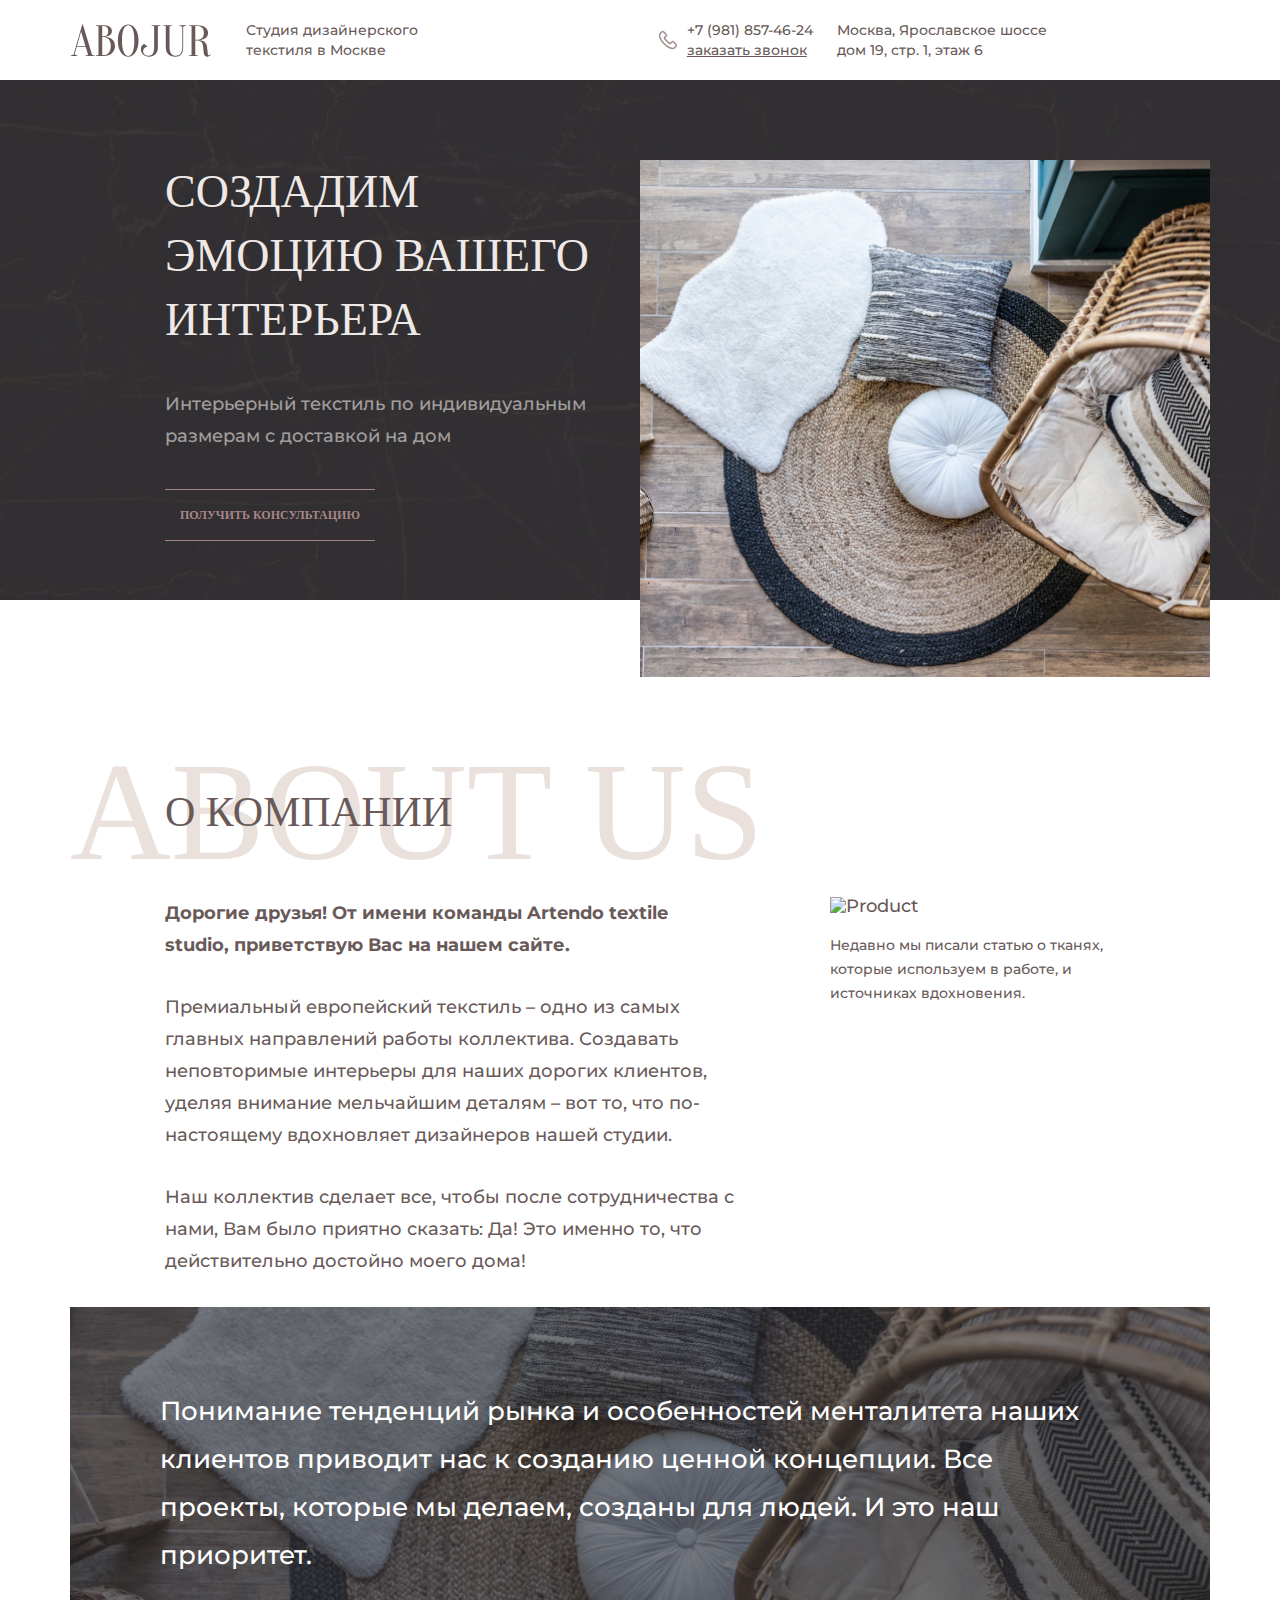
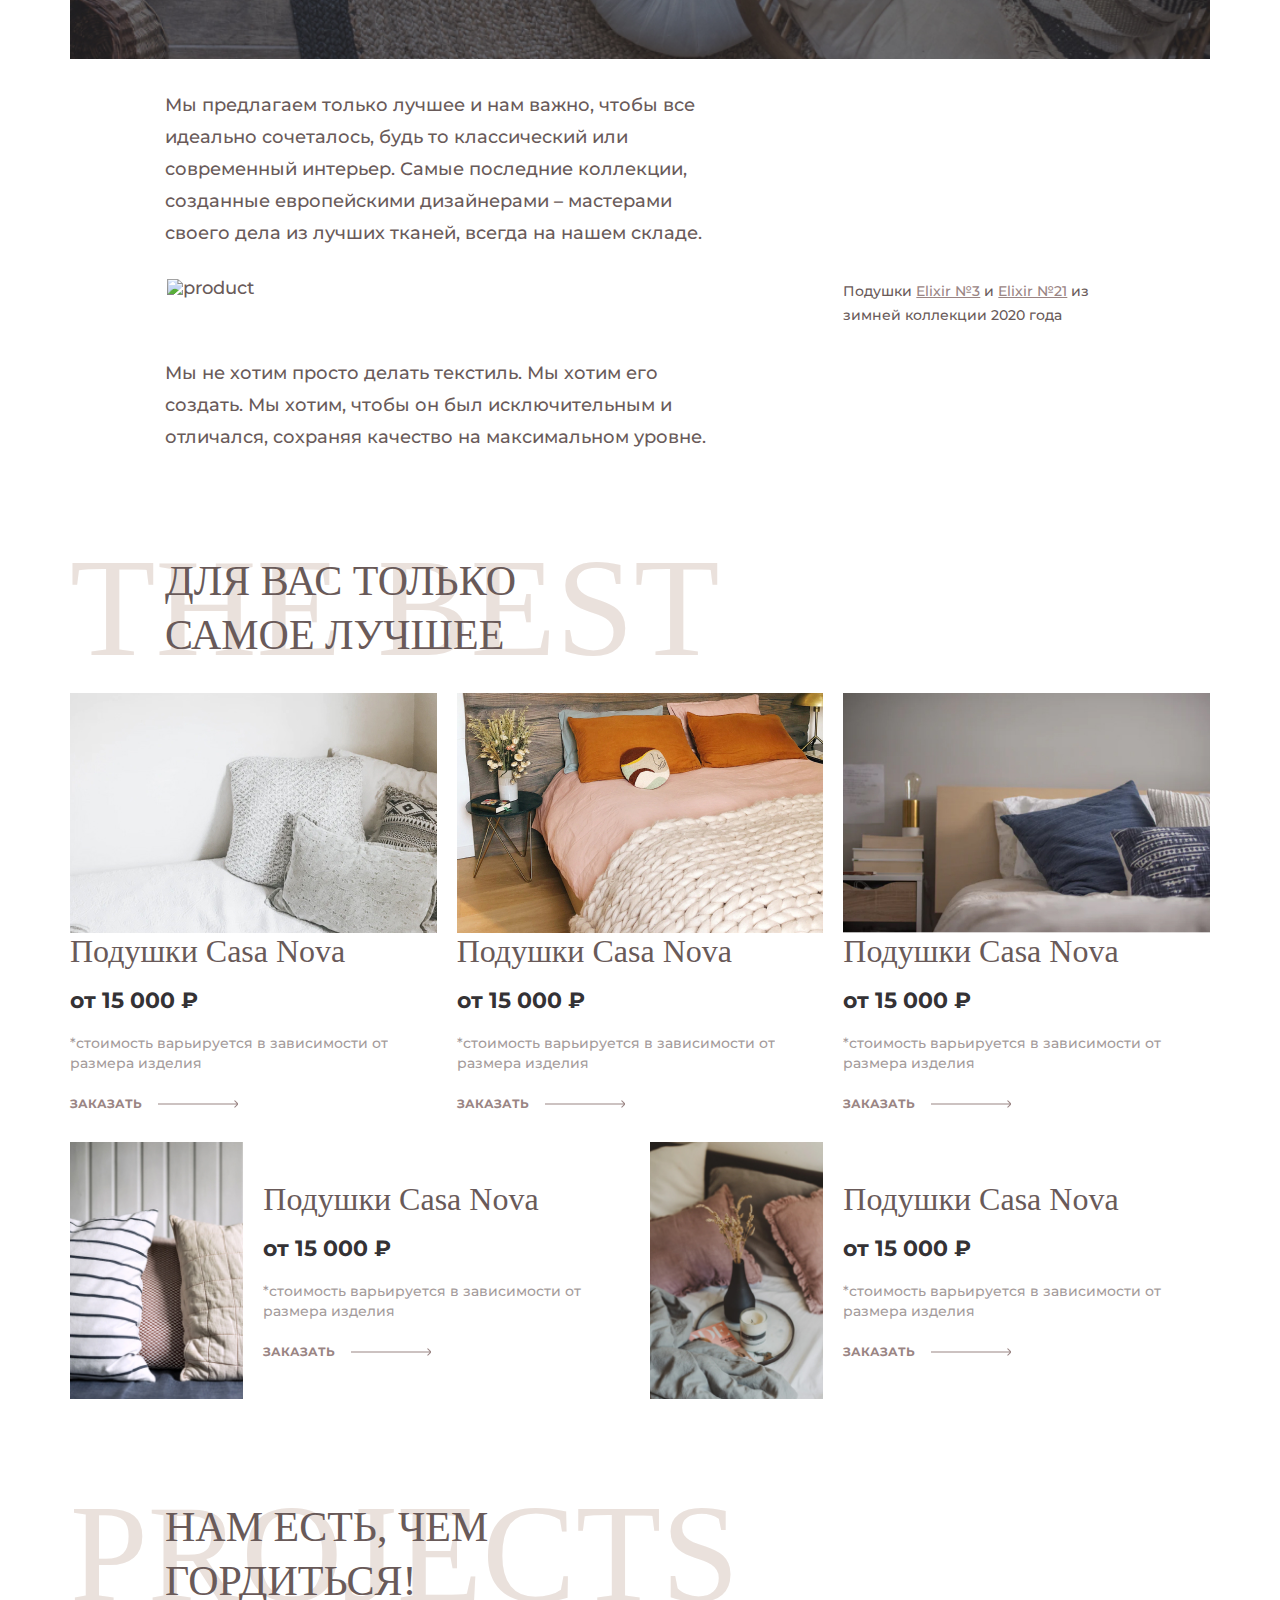
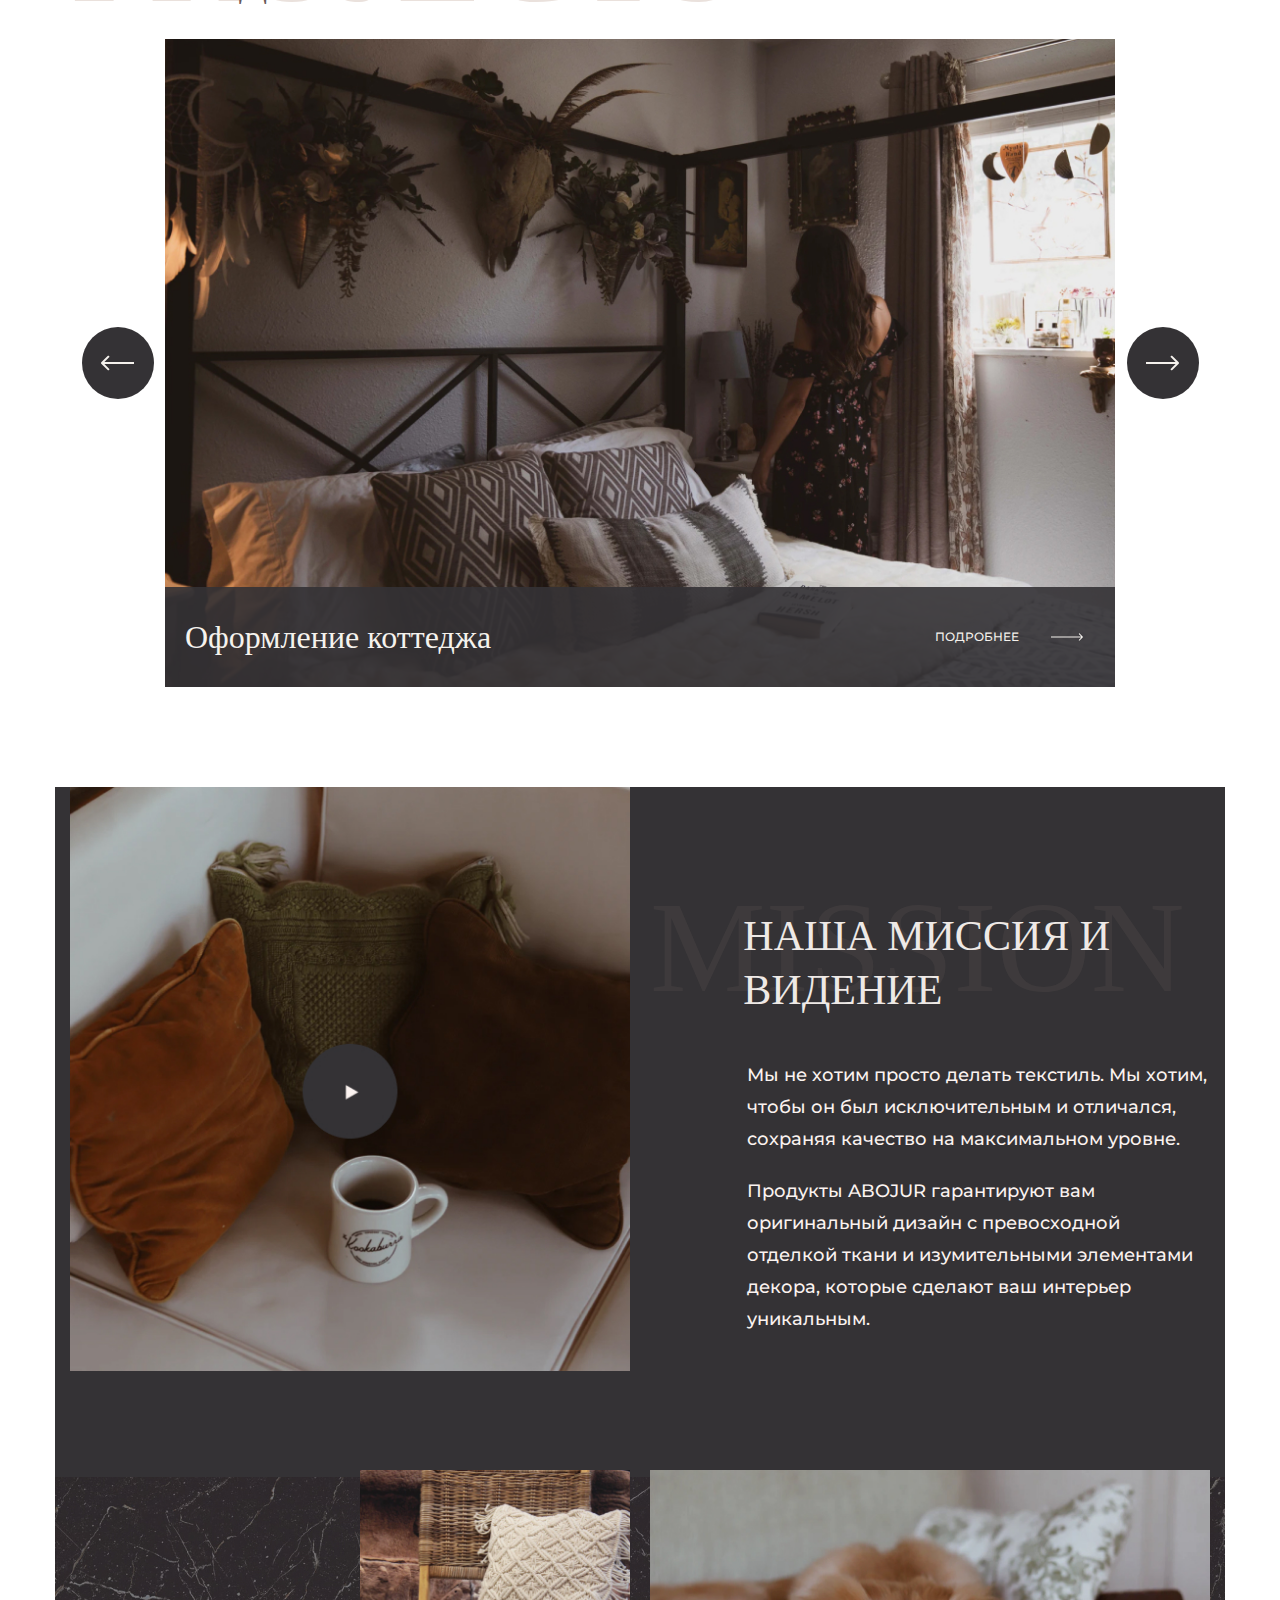
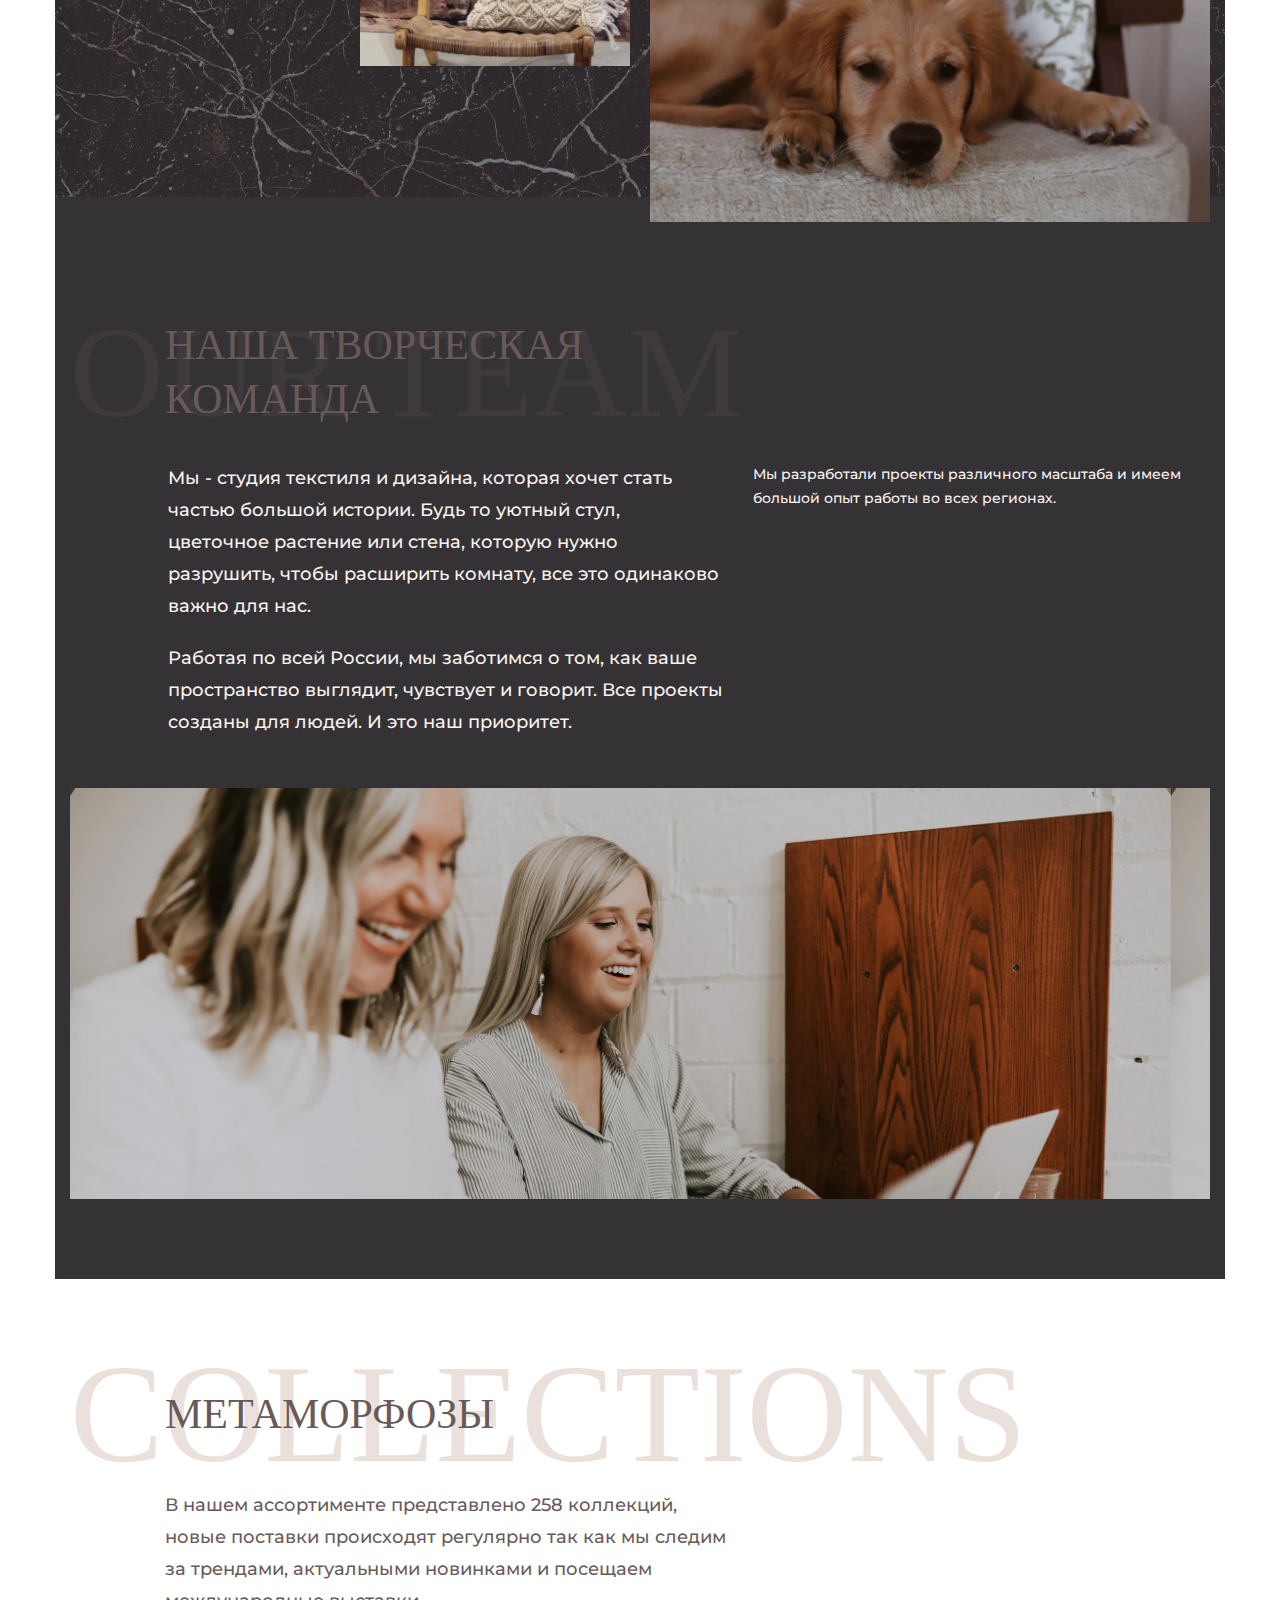
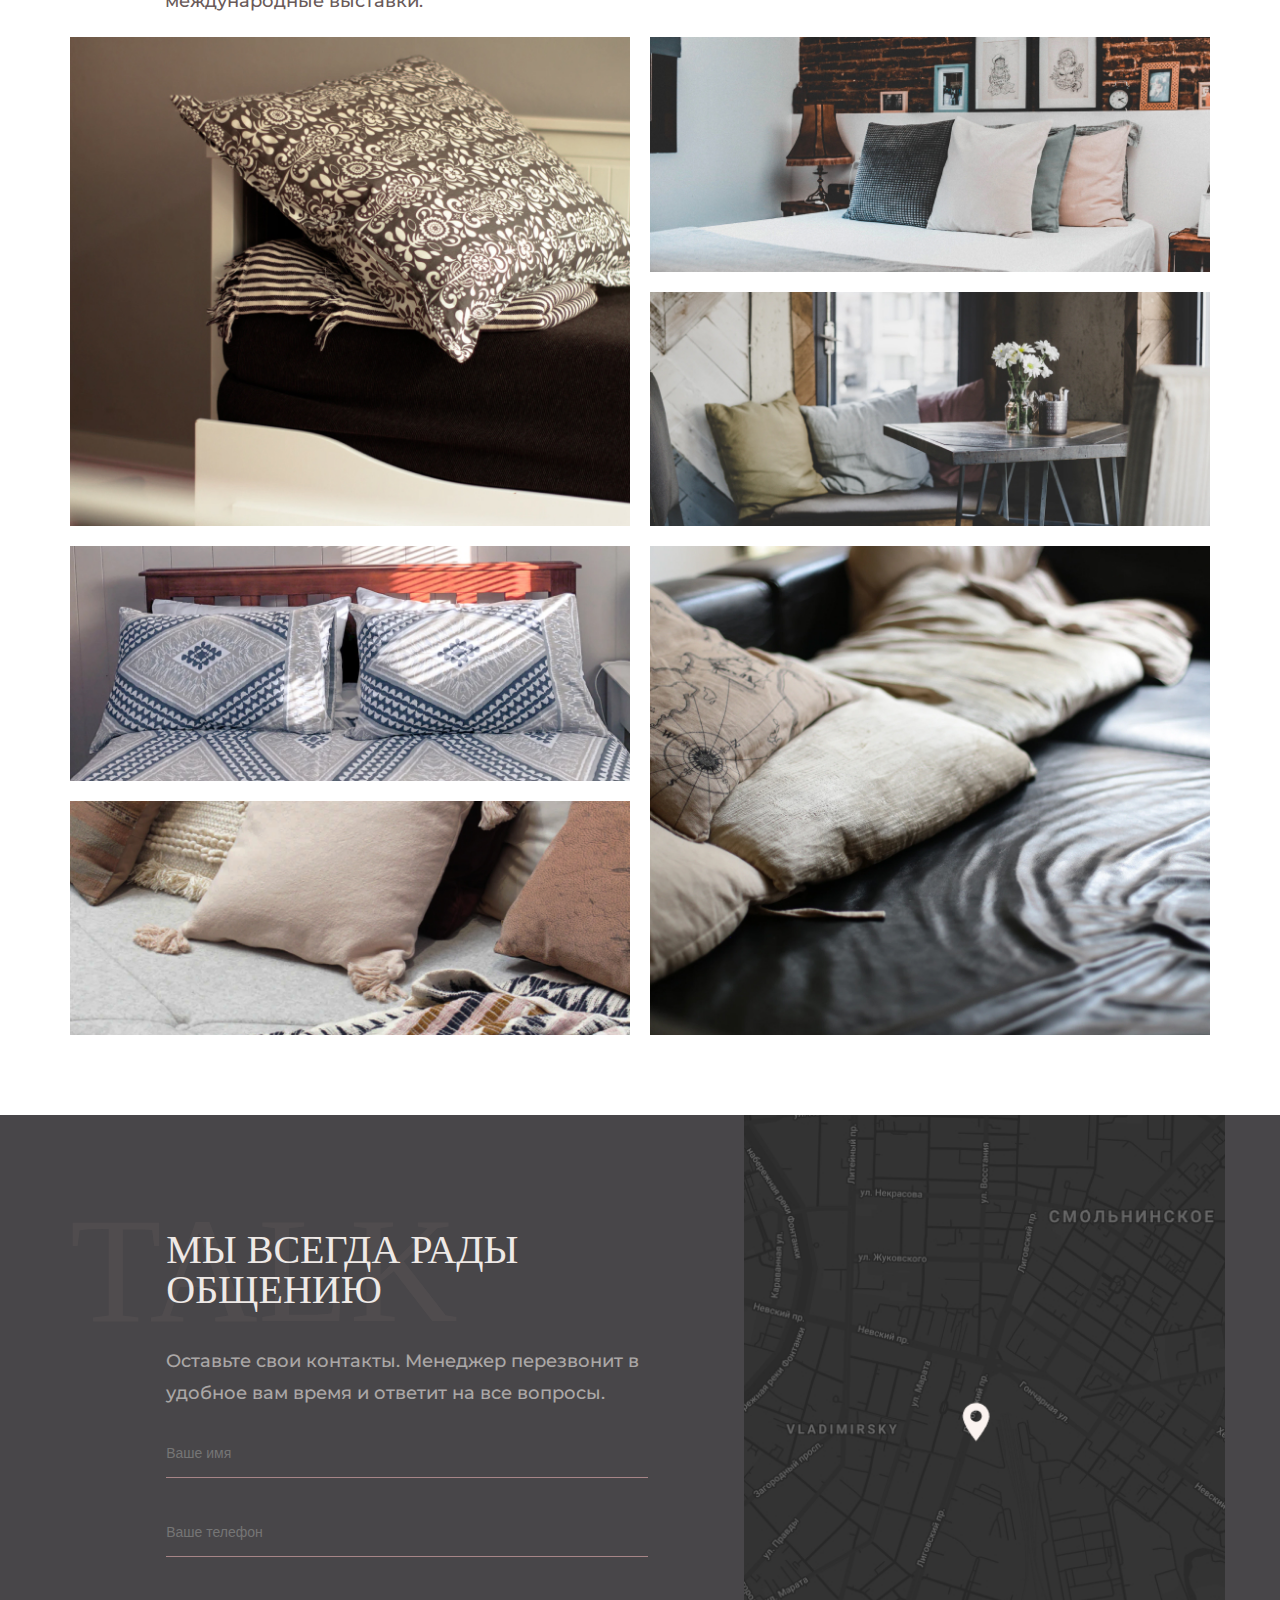
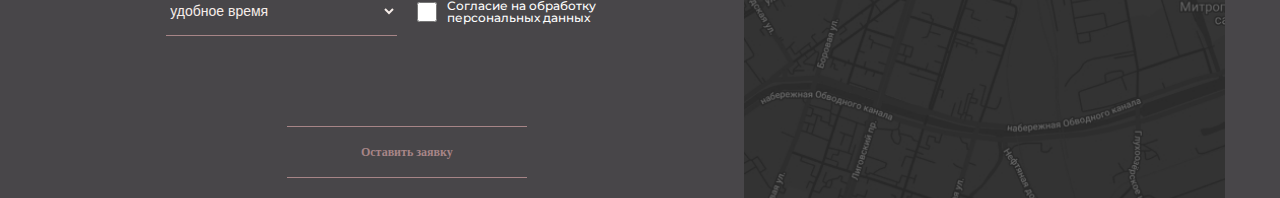
==== projects/abojur/index.html @ 6bfe8193 "Add portfolio files" ====
<!DOCTYPE html>
<html lang="en">

<head>
    <meta charset="UTF-8">
    <meta http-equiv="X-UA-Compatible" content="IE=edge">
    <meta name="viewport" content="width=device-width, initial-scale=1.0">
    <link rel="preconnect" href="https://fonts.gstatic.com">
    
    <link href="https://fonts.googleapis.com/css2?family=Montserrat:wght@500;700&family=Old+Standard+TT&display=swap" rel="stylesheet">
    <link rel="stylesheet" href="css/normalize.css">
    <link rel="stylesheet" href="css/style.css">
    <title>Abojur</title>
</head>

<body>
    <header class="main-header">
        <div class="container">
            <nav class="main-header__nav">
                <a href="#" class="main-header__logo"><img src="images/headerLogo.svg" alt="ABOJUR">
                    <span class="main-header__description">Студия дизайнерского <br>
                        текстиля в Москве</span>
                </a>
                <a href="tel:+7 (981) 857-46-24" class="main-header__phone">+7 (981) 857-46-24
                    <span class="main-header__call">заказать звонок</span>
                </a>
                <p class="main-header__location">
                    Москва,  Ярославское шоссе <br> дом 19, стр. 1, этаж 6
                    
                </p>
                <p class="main-header__navigations navigations">
                    <span class="navigations__item"></span>
                    <span class="navigations__item"></span>
                    <span class="navigations__item"></span>
                </p>
            </nav>
        </div>
        
    </header>
    <section class="promo">
        <div class="promo__container container">
            <p class="promo__title">создадим эмоцию вашего интерьера</p>
            <p class="promo__description">
                Интерьерный текстиль по индивидуальным размерам с доставкой на дом 
            </p>
            <img src="images/promoimg.jpg" alt="promo image" class="promo__img">
            <div class="promo__btn-wrapper">
                <button class="btn">ПОЛУЧИТЬ КОНСУЛЬТАЦИЮ</button>
            </div>
        </div>
    </section>

    <section class="about">
        <div class="about__container container">
            <header class="section-header">
                <h2 class="section-title">О компании</h2>
                <p>about us</p>
            </header>
            <p class="about__paragraph"> <b>Дорогие друзья! От имени команды Artendo textile studio, приветствую Вас на нашем сайте.</b> </p>
            <p class="about__paragraph">Премиальный европейский текстиль – одно из самых главных направлений работы коллектива. Создавать неповторимые интерьеры для наших дорогих клиентов, уделяя внимание мельчайшим деталям – вот то, что по-настоящему вдохновляет дизайнеров нашей студии.</p>
            <p class="about__paragraph">Наш коллектив сделает все, чтобы после сотрудничества с нами, Вам было приятно сказать: <q>Да! Это именно то, что действительно достойно моего дома!</q> 
    
            </p>
            <div class="about__aside">
                <img src="/images/aboutProduct1.jpg " alt="Product ">
                <p>Недавно мы писали статью о тканях, которые используем в работе, и источниках вдохновения.</p>
            </div>
            <p class="about__paragraph-beauty">
                Понимание тенденций рынка и особенностей менталитета наших клиентов приводит нас к созданию ценной концепции. Все проекты, которые мы делаем, созданы для людей. И это наш приоритет.
            </p>
            <p class="about__paragraph">
                Мы предлагаем только лучшее и нам важно, чтобы все идеально сочеталось, будь то классический или современный интерьер. Самые последние коллекции, созданные европейскими дизайнерами – мастерами своего дела из лучших тканей, всегда на нашем складе.
            </p>
            <figure class="about__figure">
                <img src="/images/aboutProduct2.jpg" alt="product">
                <figcaption>Подушки <a href="#">Elixir №3</a>  и <a href="#">Elixir №21</a> из зимней коллекции 2020 года</figcaption>
            </figure>
            <p class="about__paragraph">Мы не хотим просто делать текстиль. Мы хотим его создать. Мы хотим, чтобы он был исключительным и отличался, сохраняя качество на максимальном уровне.</p>
        </div>
    </section>
        <section class="catalog">
            <div class="container catalog__container">
                <header class="section-header">
                    <h2 class="section-title">ДЛЯ ВАС ТОЛЬКО САМОЕ ЛУЧШЕЕ</h2>
                    <p>the best</p>
                </header>
           
            <ul class="catalog__list">
                <li class="catalog__item item item">
                    <img src="images/catalog1.jpg" alt="Catalog product" class="item__image">
                    <div class="item__description">
                        <h3 class="item__name">Подушки Casa Nova</h3>
                        <p class="item__price">от 15 000 ₽</p>
                        <p class="item__info">*стоимость варьируется в зависимости от размера изделия</p>
                        <a href="#" class="item__offer">заказать</a>
                    </div>
                </li>
                <li class="catalog__item item ">
                    <img src="images/catalog2.jpg" alt="Catalog product" class="item__image">
                    <div class="item__description">
                        <h3 class="item__name">Подушки Casa Nova</h3>
                        <p class="item__price">от 15 000 ₽</p>
                        <p class="item__info">*стоимость варьируется в зависимости от размера изделия</p>
                        <a href="#" class="item__offer">заказать</a>
                    </div>
                </li>
                <li class="catalog__item item">
                    <img src="images/catalog3.jpg" alt="Catalog product" class="item__image">
                    <div class="item__description">
                        <h3 class="item__name">Подушки Casa Nova</h3>
                        <p class="item__price">от 15 000 ₽</p>
                        <p class="item__info">*стоимость варьируется в зависимости от размера изделия</p>
                        <a href="#" class="item__offer">заказать</a>
                    </div>
                </li>
                <li class="catalog__item item ">
                    <img src="images/catalog4.jpg" alt="Catalog product" class="item__image">
                    <div class="item__description">
                        <h3 class="item__name">Подушки Casa Nova</h3>
                        <p class="item__price">от 15 000 ₽</p>
                        <p class="item__info">*стоимость варьируется в зависимости от размера изделия</p>
                        <a href="#" class="item__offer">заказать</a>
                    </div>
                </li>
                <li class="catalog__item item">
                    <img src="images/catalog5.jpg" alt="Catalog product" class="item__image">
                    <div class="item__description">
                        <h3 class="item__name">Подушки Casa Nova</h3>
                        <p class="item__price">от 15 000 ₽</p>
                        <p class="item__info">*стоимость варьируется в зависимости от размера изделия</p>
                        <a href="#" class="item__offer">заказать</a>
                    </div>
                </li>
            </ul>
        </div>
        </section>

    <section class="projects">
        <div class="container projects__container">
            <header class="section-header">
                <h2 class="section-title">НАМ ЕСТЬ, ЧЕМ ГОРДИТЬСЯ!</h2>
                <p>projects</p>
            </header>
            <div class="projects__content">
                <div class="slider">
                    <img src="images/sliderImg1.jpg" alt="slide">
                    <div class="slider__description">
                        <h3 class="slider__title">Оформление коттеджа</h3>
                        <a href="#" class="slider__link">подробнее</a>
                    </div>
                   
                </div>
                <button class="slider__btn slider__btn-prev">prev</button>
                <button class="slider__btn slider__btn-next">next</button>
            </div>

        </div>
    </section>
    <section class="mission">
        <div class="mission__container container">
            <header class="section-header">
                <h2 class="section-title">НАША МИССИЯ
                    И ВИДЕНИЕ</h2>
                <p>mission</p>
            </header>
            <div class="mission__video">
                <img src="images/missionVideo.jpg" alt="Video">
            </div>
            <div class="mission__text">
                <p class="mission__paragraph">Мы не хотим просто делать текстиль. Мы хотим, чтобы он  был  исключительным  и отличался, сохраняя качество на максимальном уровне.</p>
                <p class="mission__paragraph">Продукты ABOJUR гарантируют вам оригинальный дизайн с превосходной отделкой ткани и изумительными элементами декора, которые сделают ваш интерьер уникальным.</p>
            </div>
            <img src="images/missionDog.jpg" alt="dog" class="mission__dog">
            <img src="images/missionChair.jpg" alt="chair" class="mission__chair">
        </div>
    </section>
    <section class="team">
        <div class="team__container container">
            <header class="section-header ">
                <h2 class="section-title">НАША творческая КОМАНДА</h2>
                <p>our team</p>
            </header>
            <div class="team__text">
                <p class="team__paragraph">Мы - студия текстиля и дизайна, которая хочет стать частью большой истории. Будь то уютный стул, цветочное растение или стена, которую нужно разрушить, чтобы расширить комнату, все это одинаково важно для нас.
    
                    </p>
                    <p class="team__paragraph">Работая по всей России, мы заботимся о том, как ваше пространство выглядит, чувствует и говорит. Все проекты созданы для людей. И это наш приоритет.</p>
            </div>
            <p class="team__paragraph team__paragraph-right">
                Мы разработали проекты различного масштаба
                и имеем большой опыт работы во всех регионах. 
            </p>
            <img src="images/teamBg.jpg" alt="our team" class="team__photo">
        </div>
    </section>
    <section class="collections">
        <div class="collections__container container">
            <header class="section-header ">
                <h2 class="section-title">МЕТАМОРФОЗЫ</h2>
                <p>collections</p>
            </header>
            <p class="collections__text">
                В нашем ассортименте представлено 258 коллекций, новые поставки происходят регулярно так как мы следим за трендами, актуальными новинками и посещаем международные выставки.
            </p>
            <ul class="collections__list">
                <li class="collections__item collections__item-big"><img src="images/collection1.jpg" alt="product item"></li>
                <li class="collections__item"><img src="images/collection2.jpg" alt="product item"></li>
                <li class="collections__item"><img src="images/collection3.jpg" alt="product item"></li>
                <li class="collections__item"><img src="images/collection4.jpg" alt="product item"></li>
                <li class="collections__item"><img src="images/collection5.jpg" alt="product item"></li>
                <li class="collections__item collections__item-big"><img src="images/collection6.jpg" alt="product item"></li>
                
            </ul>
        </div>
    </section>
    
    <footer class="footer">
        <div class="container footer__container">
            <header class="section-header ">
                <h2 class="section-title">мы всегда 
                    рады общению</h2>
                <p>talk</p>
            </header>
            <p class="footer__text">
                Оставьте свои контакты. Менеджер перезвонит
в удобное вам время и ответит на все вопросы.
            </p>
            <form action="#" class="footer__form form">
                <input type="text" class="form__name" placeholder="Ваше имя">
                <input type="number" class="form__name" placeholder="Ваше телефон">
                <select name="SetTime" id="" class="form__setTime">
                    <option value="Good">удобное время</option>
                    <option value="morning">8 - 12</option>
                    <option value="day">12-18</option>

                </select>
                <p class="form__confirm">
                    <label for="confirm" class="form__confirm-label">Согласие на обработку персональных данных</label>
                    <input type="checkbox" name="confirm" id="confirm"> 
                </p>
                
                    
                  
                
                <input type="submit" value="Оставить заявку" class="form__submit-btn btn">
            </form>
            <div class="footer__location">

            </div>
        </div>
    </footer>
</body>

</html>
---- projects/abojur/css/style.css ----
body {
  font-family: "Montserrat", sans-serif;
  color: #695A59;
  font-style: normal;
  font-weight: 500;
  font-size: 18px; }

.container {
  margin: 0 auto;
  max-width: 1170px;
  padding: 0 15px; }

img {
  max-width: 100%;
  height: auto;
  -o-object-fit: cover;
     object-fit: cover; }

.main-header {
  padding: 20px 0; }
  .main-header__nav {
    display: -ms-grid;
    display: grid;
    -ms-grid-columns: (1fr)[12];
        grid-template-columns: repeat(12, 1fr);
    -webkit-box-align: center;
        -ms-flex-align: center;
            align-items: center;
    grid-gap: 10px; }
  .main-header__logo {
    -ms-grid-column: 1;
    -ms-grid-column-span: 4;
    grid-column: 1/span 4;
    display: -ms-grid;
    display: grid;
    -ms-grid-columns: auto 1fr;
        grid-template-columns: auto 1fr;
    -webkit-column-gap: 10px;
            column-gap: 10px;
    -webkit-box-align: center;
        -ms-flex-align: center;
            align-items: center;
    text-decoration: none;
    font-size: 14px;
    line-height: 20px;
    color: #695A59;
    font-weight: 500;
    justify-items: center; }
    @media (max-width: 800px) {
      .main-header__logo {
        -ms-grid-row: 1;
        -ms-grid-row-span: 1;
        grid-row: 1/2;
        grid-column: 1/-1;
        -ms-grid-column-align: center;
            justify-self: center;
        -ms-grid-columns: 1fr;
            grid-template-columns: 1fr;
        row-gap: 10px;
        text-align: center; } }
  .main-header__phone {
    display: -ms-grid;
    display: grid;
    -ms-grid-columns: auto auto;
        grid-template-columns: auto auto;
    -ms-grid-column: 7;
    -ms-grid-column-span: 2;
    grid-column: 7 / span 2;
    font-size: 14px;
    line-height: 20px;
    color: #695A59;
    text-decoration: none;
    -webkit-column-gap: 10px;
            column-gap: 10px; }
    @media (max-width: 800px) {
      .main-header__phone {
        grid-column: span 6; } }
    .main-header__phone::before {
      -ms-grid-column-align: center;
          justify-self: center;
      -ms-flex-item-align: end;
          -ms-grid-row-align: end;
          align-self: end;
      content: '';
      background: white url(../images/headerPhone.svg) no-repeat center center;
      width: 18px;
      height: 18px;
      -ms-grid-row: 1;
      -ms-grid-row-span: 2;
      grid-row: 1/3;
      -ms-flex-item-align: center;
          -ms-grid-row-align: center;
          align-self: center;
      -ms-grid-column-align: end;
          justify-self: end; }
  .main-header__call {
    -ms-grid-column: 2;
    -ms-grid-column-span: 1;
    grid-column: 2/3;
    -ms-grid-row: 2;
    -ms-grid-row-span: 1;
    grid-row: 2/3;
    text-decoration: underline; }
  .main-header__location {
    -ms-grid-column: 9;
    -ms-grid-column-span: 3;
    grid-column: 9/span 3;
    font-size: 14px;
    line-height: 20px;
    color: #695A59;
    text-decoration: none; }
    @media (max-width: 800px) {
      .main-header__location {
        grid-column: span 5; } }

.navigations {
  display: none;
  -ms-grid-rows: repeat 3, auto;
      grid-template-rows: repeat 3, auto;
  width: 36px;
  height: 32px;
  -ms-flex-item-align: center;
      -ms-grid-row-align: center;
      align-self: center;
  -ms-grid-column-align: end;
      justify-self: end; }
  @media (max-width: 800px) {
    .navigations {
      display: -ms-grid;
      display: grid; } }
  .navigations__item {
    display: inline-block;
    width: 100%;
    height: 2px;
    background: #695A59; }
    .navigations__item:nth-child(2) {
      -ms-flex-item-align: center;
          -ms-grid-row-align: center;
          align-self: center;
      width: 70%;
      -ms-grid-column-align: center;
          justify-self: center;
      opacity: .5; }
    .navigations__item:nth-child(3) {
      -ms-flex-item-align: end;
          -ms-grid-row-align: end;
          align-self: end; }

.promo {
  padding-top: 80px;
  background: url(../images/promoBg.png) no-repeat center top; }
  @media (max-width: 670px) {
    .promo {
      padding: 20px 0 20px 0; } }
  @media (max-width: 800px) {
    .promo {
      padding-top: 40px; } }
  .promo__container {
    display: -ms-grid;
    display: grid;
    -ms-grid-columns: (1fr)[12];
        grid-template-columns: repeat(12, 1fr);
    -ms-grid-rows: (auto)[3] 100px;
        grid-template-rows: repeat(3, auto) 100px;
    row-gap: 30px; }
    @media (max-width: 800px) {
      .promo__container {
        -ms-grid-rows: (auto)[3];
            grid-template-rows: repeat(3, auto); } }
    @media (max-width: 670px) {
      .promo__container {
        row-gap: 15px; } }
  .promo__title {
    -ms-grid-column: 2;
    -ms-grid-column-span: 5;
    grid-column: 2/ span 5;
    -ms-grid-row: 1;
    -ms-grid-row-span: 1;
    grid-row: 1/2;
    font-family: "Old Standard TT", serif;
    color: #EEE9E6;
    font-style: normal;
    font-weight: normal;
    font-size: 46px;
    line-height: 64px;
    text-transform: uppercase; }
    @media (max-width: 1100px) {
      .promo__title {
        font-size: 30px;
        line-height: 32px; } }
    @media (max-width: 800px) {
      .promo__title {
        font-size: 23px;
        line-height: 32px; } }
    @media (max-width: 670px) {
      .promo__title {
        grid-column: 1/-1;
        text-align: center; } }
  .promo__description {
    font-size: 18px;
    line-height: 32px;
    color: #EEE9E6;
    opacity: 0.6;
    -ms-grid-column: 2;
    -ms-grid-column-span: 5;
    grid-column: 2/ span 5;
    -ms-grid-row: 2;
    -ms-grid-row-span: 1;
    grid-row: 2/3; }
    @media (max-width: 800px) {
      .promo__description {
        line-height: 26px; } }
    @media (max-width: 670px) {
      .promo__description {
        grid-column: 2/-2;
        text-align: center; } }
  .promo__btn-wrapper {
    -ms-grid-column: 2;
    -ms-grid-column-span: 3;
    grid-column: 2/span 3;
    -ms-grid-row: 3;
    -ms-grid-row-span: 1;
    grid-row: 3/4; }
    @media (max-width: 670px) {
      .promo__btn-wrapper {
        grid-column: 5/-5;
        -ms-grid-column-align: center;
            justify-self: center; } }
  .promo__img {
    grid-column: 7/-1;
    grid-row: 1/-1; }
    @media (max-width: 800px) {
      .promo__img {
        grid-row: span 3; } }
    @media (max-width: 670px) {
      .promo__img {
        display: none; } }

.btn {
  font-family: "Old Standard TT", serif;
  display: inline-block;
  padding: 15px;
  border: none;
  border-bottom: 1px solid #A78587;
  border-top: 1px solid #A78587;
  font-style: normal;
  font-weight: bold;
  font-size: 12px;
  line-height: 20px;
  text-align: center;
  background: transparent;
  color: #A78587;
  -webkit-transition: .5s all;
  transition: .5s all; }
  @media (max-width: 800px) {
    .btn {
      padding: 10px 5px; } }
  .btn:hover {
    color: #FBF3F0;
    background: #a7858715;
    border-color: #FBF3F0; }

.about {
  padding-top: 80px; }
  @media (max-width: 800px) {
    .about {
      padding: 50px; } }
  @media (max-width: 425px) {
    .about {
      padding-top: 20px; } }
  .about__container {
    display: -ms-grid;
    display: grid;
    -ms-grid-columns: (1fr)[12];
        grid-template-columns: repeat(12, 1fr);
    row-gap: 30px; }
  .about__paragraph {
    -ms-grid-column: 2;
    -ms-grid-column-span: 6;
    grid-column: 2/ span 6;
    line-height: 32px;
    color: #695A59; }
    @media (max-width: 425px) {
      .about__paragraph {
        font-size: 15px;
        line-height: 20px;
        -ms-grid-column: 2;
        -ms-grid-column-span: 11;
        grid-column: 2/span 11; } }
    .about__paragraph b {
      font-weight: bold; }
  .about__aside {
    -ms-grid-column: 9;
    -ms-grid-column-span: 3;
    grid-column: 9/span 3;
    -ms-grid-row: 2;
    -ms-grid-row-span: 3;
    grid-row: 2/5; }
    @media (max-width: 600px) {
      .about__aside {
        -ms-grid-column: 2;
        -ms-grid-column-span: 8;
        grid-column: 2/span 8;
        -ms-grid-row: 3;
        -ms-grid-row-span: 3;
        grid-row: 3/6; } }
    .about__aside img {
      -o-object-fit: cover;
         object-fit: cover;
      margin-bottom: 18px; }
    .about__aside p {
      font-weight: 500;
      font-size: 14px;
      line-height: 24px;
      color: #695A59; }
  .about__paragraph-beauty {
    grid-column: 1/-1;
    font-size: 26px;
    line-height: 48px;
    padding: 80px 90px;
    background: url(../images/aboutBg.jpg) no-repeat center center/cover;
    color: #FFFFFF; }
    @media (max-width: 800px) {
      .about__paragraph-beauty {
        padding: 40px 45px;
        line-height: 30px;
        font-size: 20px; } }
    @media (max-width: 425px) {
      .about__paragraph-beauty {
        font-size: 15px;
        padding: 20px 20px;
        line-height: 20px; } }
  .about__figure {
    grid-column: 1/-1;
    display: -ms-grid;
    display: grid;
    -ms-grid-columns: (1fr)[12];
        grid-template-columns: repeat(12, 1fr);
    -webkit-column-gap: 20px;
            column-gap: 20px; }
    .about__figure img {
      -ms-grid-column: 2;
      -ms-grid-column-span: 7;
      grid-column: 2/ span 7; }
    .about__figure figcaption {
      -ms-grid-column: 9;
      -ms-grid-column-span: 3;
      grid-column: 9/ span 3;
      -ms-flex-item-align: end;
          -ms-grid-row-align: end;
          align-self: end;
      font-weight: 500;
      font-size: 14px;
      line-height: 24px;
      color: #695A59; }
      @media (max-width: 600px) {
        .about__figure figcaption {
          -ms-grid-column: 2;
          -ms-grid-column-span: 6;
          grid-column: 2/span 6; } }
      .about__figure figcaption a {
        color: #9A8584; }

.section-header {
  grid-column: 1/-1;
  display: -ms-grid;
  display: grid;
  -ms-grid-columns: (1fr)[12];
      grid-template-columns: repeat(12, 1fr);
  font-family: "Old Standard TT", serif;
  font-style: normal;
  font-weight: normal;
  font-size: 140px;
  line-height: 110px;
  text-transform: uppercase;
  color: #EAE1DC; }
  @media (max-width: 1050px) {
    .section-header {
      font-size: 100px;
      line-height: 60px; } }
  @media (max-width: 800px) {
    .section-header {
      font-size: 0; } }
  .section-header p {
    grid-column: 1/-1;
    -ms-grid-row: 1;
    -ms-grid-row-span: 1;
    grid-row: 1/2; }

.section-title {
  -ms-flex-item-align: center;
      -ms-grid-row-align: center;
      align-self: center;
  -ms-grid-column: 2;
  -ms-grid-column-span: 5;
  grid-column: 2/span 5;
  z-index: 2;
  font-size: 42px;
  line-height: 54px;
  -ms-grid-row: 1;
  -ms-grid-row-span: 1;
  grid-row: 1/2;
  color: #695A59; }
  @media (max-width: 800px) {
    .section-title {
      grid-column: 3/-3;
      -ms-grid-column-align: center;
          justify-self: center; } }
  @media (max-width: 600px) {
    .section-title {
      grid-column: 1/-1;
      text-align: center; } }
  @media (max-width: 425px) {
    .section-title {
      font-size: 30px; } }

.catalog {
  padding: 100px 0 0 0; }
  @media (max-width: 900px) {
    .catalog {
      padding-top: 50px; } }
  .catalog__container {
    display: -ms-grid;
    display: grid;
    -ms-grid-columns: (1fr)[12];
        grid-template-columns: repeat(12, 1fr);
    row-gap: 30px; }
  .catalog__list {
    grid-column: 1/-1;
    display: -ms-grid;
    display: grid;
    -ms-grid-columns: (1fr)[12];
        grid-template-columns: repeat(12, 1fr);
    gap: 30px 20px; }
  .catalog__item {
    -ms-grid-column: 1;
    -ms-grid-column-span: 4;
    grid-column: 1 / span 4;
    display: -ms-grid;
    display: grid;
    -ms-grid-rows: 240px auto;
        grid-template-rows: 240px auto; }
    .catalog__item img {
      height: 100%; }
    @media (max-width: 600px) {
      .catalog__item img {
        width: 100%; } }
    @media (max-width: 800px) {
      .catalog__item {
        grid-column: span 6; } }
    @media (max-width: 600px) {
      .catalog__item {
        grid-column: span 12; } }
    .catalog__item:nth-child(2) {
      -ms-grid-column: 5;
      -ms-grid-column-span: 4;
      grid-column: 5/span 4; }
      @media (max-width: 800px) {
        .catalog__item:nth-child(2) {
          grid-column: span 6; } }
      @media (max-width: 600px) {
        .catalog__item:nth-child(2) {
          grid-column: span 12; } }
    .catalog__item:nth-child(3) {
      -ms-grid-column: 9;
      -ms-grid-column-span: 4;
      grid-column: 9/span 4; }
      @media (max-width: 800px) {
        .catalog__item:nth-child(3) {
          grid-column: span 6; } }
      @media (max-width: 600px) {
        .catalog__item:nth-child(3) {
          grid-column: span 12; } }
    .catalog__item:nth-child(4) {
      display: -ms-grid;
      display: grid;
      grid-column: span 6;
      -ms-grid-rows: auto;
          grid-template-rows: auto;
      -ms-grid-columns: (1fr)[6];
          grid-template-columns: repeat(6, 1fr);
      -webkit-column-gap: 20px;
              column-gap: 20px; }
      @media (max-width: 800px) {
        .catalog__item:nth-child(4) {
          grid-column: span 12; } }
    .catalog__item:nth-child(5) {
      grid-column: span 6;
      -ms-grid-rows: auto;
          grid-template-rows: auto;
      -ms-grid-columns: (1fr)[6];
          grid-template-columns: repeat(6, 1fr);
      -webkit-column-gap: 20px;
              column-gap: 20px; }
      @media (max-width: 800px) {
        .catalog__item:nth-child(5) {
          grid-column: span 12; } }

.item__image {
  -ms-grid-column: 1;
  -ms-grid-column-span: 2;
  grid-column: 1/3;
  max-width: 100%;
  min-height: auto;
  -o-object-fit: cover;
     object-fit: cover; }

.item__description {
  grid-column: 3/-1;
  -ms-flex-item-align: center;
      -ms-grid-row-align: center;
      align-self: center; }

.item__name {
  font-family: "Old Standard TT", serif;
  font-size: 32px;
  line-height: 36px;
  color: #695A59;
  margin-bottom: 20px; }
  @media (max-width: 800px) {
    .item__name {
      margin-top: 10px; } }

.item__price {
  font-weight: bold;
  font-size: 22px;
  line-height: 24px;
  color: #343235;
  margin-bottom: 20px; }

.item__info {
  font-weight: 500;
  font-size: 14px;
  line-height: 20px;
  color: #695A59;
  opacity: 0.6;
  margin-bottom: 20px; }

.item__offer {
  font-weight: bold;
  font-size: 12px;
  line-height: 16px;
  text-transform: uppercase;
  color: #9A8584;
  text-decoration: none; }
  .item__offer::after {
    display: inline-block;
    margin-left: 16px;
    content: '';
    width: 80px;
    height: 8px;
    background: url(../images/decLine.svg); }

.projects {
  margin-top: 100px;
  padding-bottom: 100px; }
  @media (max-width: 900px) {
    .projects {
      margin-top: 50px;
      padding-bottom: 50px; } }
  .projects__container {
    display: -ms-grid;
    display: grid;
    -ms-grid-columns: (1fr)[12];
        grid-template-columns: repeat(12, 1fr);
    row-gap: 30px; }
  .projects__content {
    -ms-grid-column-align: center;
        justify-self: center;
    grid-column: 1/-1;
    display: -ms-grid;
    display: grid;
    -ms-grid-columns: (1fr)[12];
        grid-template-columns: repeat(12, 1fr); }

.slider {
  -ms-grid-column: 2;
  -ms-grid-column-span: 10;
  grid-column: 2/ span 10;
  display: -ms-grid;
  display: grid;
  -ms-grid-columns: 1fr;
      grid-template-columns: 1fr;
  -ms-grid-rows: auto 100px;
      grid-template-rows: auto 100px; }
  @media screen and (max-width: 600px) {
    .slider {
      -ms-grid-row: 1;
      -ms-grid-row-span: 1;
      grid-row: 1/2;
      grid-column: 1/-1;
      -ms-grid-rows: auto 50px;
          grid-template-rows: auto 50px; } }
  .slider img {
    width: 100%;
    height: 100%;
    grid-column: 1/-1;
    -ms-grid-row: 1;
    -ms-grid-row-span: 2;
    grid-row: 1/ 3; }
  .slider__description {
    -ms-grid-row: 2;
    -ms-grid-row-span: 1;
    grid-row: 2/3;
    grid-column: 1/-1;
    z-index: 1;
    background: rgba(52, 50, 53, 0.9);
    display: -ms-grid;
    display: grid;
    -ms-grid-columns: 1fr 1fr;
        grid-template-columns: 1fr 1fr;
    -ms-flex-line-pack: center;
        align-content: center; }
  .slider__title {
    font-family: "Old Standard TT", serif;
    font-size: 32px;
    line-height: 36px;
    color: #F5F2ED;
    margin-left: 20px; }
    @media screen and (max-width: 600px) {
      .slider__title {
        font-size: 20px;
        line-height: 15px; } }
  .slider__link {
    font-size: 12px;
    line-height: 16px;
    text-align: center;
    text-transform: uppercase;
    color: #F5F2ED;
    text-decoration: none;
    -ms-grid-column-align: end;
        justify-self: end;
    -ms-flex-item-align: center;
        -ms-grid-row-align: center;
        align-self: center; }
    .slider__link::after {
      margin-left: 32px;
      margin-right: 32px;
      content: '';
      display: inline-block;
      width: 32px;
      height: 8px;
      background: url(../images/decLineSlider.svg) no-repeat center center; }
  .slider__btn {
    width: 72px;
    height: 72px;
    border-radius: 50%;
    border: none;
    font-size: 0;
    background: #343235;
    -ms-flex-item-align: center;
        -ms-grid-row-align: center;
        align-self: center;
    -ms-grid-column-align: center;
        justify-self: center; }
    @media (max-width: 900px) {
      .slider__btn {
        width: 42px;
        height: 42px; } }
    @media screen and (max-width: 600px) {
      .slider__btn {
        z-index: 1; } }
  .slider__btn-prev {
    -ms-grid-column: 1;
    -ms-grid-column-span: 1;
    grid-column: 1/2;
    -ms-grid-row: 1;
    -ms-grid-row-span: 1;
    grid-row: 1/2;
    background-image: url(../images/SliderArrowPrev.svg);
    background-repeat: no-repeat;
    background-position: center center; }
  .slider__btn-next {
    grid-column: 12/-1;
    -ms-grid-row: 1;
    -ms-grid-row-span: 1;
    grid-row: 1/2;
    background-image: url(../images/SliderArrowNext.svg);
    background-repeat: no-repeat;
    background-position: center center; }

.mission__container {
  display: -ms-grid;
  display: grid;
  -ms-grid-columns: (1fr)[12];
      grid-template-columns: repeat(12, 1fr);
  -ms-grid-rows: 80px auto;
      grid-template-rows: 80px auto;
  gap: 20px;
  background: #343235 url(../images/missionBg.jpg) no-repeat center bottom 35px;
  padding-bottom: 10px; }
  @media screen and (max-width: 800px) {
    .mission__container {
      background-position: bottom center; } }

.mission .section-header {
  grid-column: 7/-1;
  -ms-grid-row: 2;
  -ms-grid-row-span: 1;
  grid-row: 2/3;
  font-size: 130px;
  line-height: 120px;
  color: rgba(154, 133, 132, 0.1); }
  @media (max-width: 1050px) {
    .mission .section-header {
      font-size: 100px;
      line-height: 60px; } }
  @media (max-width: 900px) {
    .mission .section-header {
      font-size: 0; }
      .mission .section-header p {
        display: none; } }
  @media screen and (max-width: 800px) {
    .mission .section-header {
      -ms-grid-row: 1;
      -ms-grid-row-span: 2;
      grid-row: 1/3;
      grid-column: 9/-1; } }
  @media screen and (max-width: 425px) {
    .mission .section-header {
      grid-column: 2/-2;
      -ms-grid-row: 1;
      -ms-grid-row-span: 1;
      grid-row: 1/2; } }

.mission .section-title {
  grid-column: 3/ -1;
  color: #EEE9E6; }
  @media screen and (max-width: 800px) {
    .mission .section-title {
      font-size: 20px;
      line-height: 30px;
      -ms-flex-item-align: center;
          -ms-grid-row-align: center;
          align-self: center;
      grid-column: 1/-1;
      text-align: center; } }
  @media screen and (max-width: 600px) {
    .mission .section-title {
      font-size: 20px;
      line-height: 30px;
      margin-top: 20px;
      grid-column: 1/-1; } }

.mission__video {
  -ms-grid-column: 1;
  -ms-grid-column-span: 6;
  grid-column: 1/ span 6;
  -ms-grid-row: 1;
  -ms-grid-row-span: 5;
  grid-row: 1/ span 5; }
  @media screen and (max-width: 800px) {
    .mission__video {
      -ms-grid-column: 1;
      -ms-grid-column-span: 8;
      grid-column: 1/span 8;
      -ms-grid-row: 1;
      -ms-grid-row-span: 2;
      grid-row: 1/span 2; } }
  @media screen and (max-width: 425px) {
    .mission__video {
      -ms-grid-row: 2;
      -ms-grid-row-span: 1;
      grid-row: 2/span 1;
      grid-column: 1/-1; } }

.mission__text {
  grid-column: 8/ -1;
  -ms-grid-row: 3;
  -ms-grid-row-span: 4;
  grid-row: 3/ span 4;
  -ms-grid-column-align: end;
      justify-self: end;
  font-weight: 500;
  font-size: 18px;
  line-height: 32px;
  color: #FBF3F0; }
  @media screen and (max-width: 800px) {
    .mission__text {
      grid-column: 2/-2;
      -ms-grid-row: 3;
      -ms-grid-row-span: 1;
      grid-row: 3/ 4;
      line-height: 20px; } }
  @media screen and (max-width: 425px) {
    .mission__text {
      -ms-grid-row: 3;
      -ms-grid-row-span: 2;
      grid-row: 3/span 2; } }

.mission__paragraph {
  margin-bottom: 20px; }

.mission__dog {
  grid-column: 7 / -1;
  -ms-grid-row: 7;
  -ms-grid-row-span: 4;
  grid-row: 7/ span 4;
  width: 100%;
  height: 100%; }
  @media screen and (max-width: 800px) {
    .mission__dog {
      -ms-grid-row: 4;
      -ms-grid-row-span: 1;
      grid-row: 4/span 1; } }
  @media screen and (max-width: 425px) {
    .mission__dog {
      -ms-grid-row: 5;
      -ms-grid-row-span: 1;
      grid-row: 5/span 1;
      -ms-grid-column: 7;
      -ms-grid-column-span: 6;
      grid-column: 7/span 6; } }

.mission__chair {
  -ms-grid-column: 4;
  -ms-grid-column-span: 3;
  grid-column: 4/span 3;
  -ms-grid-row: 7;
  -ms-grid-row-span: 3;
  grid-row: 7/span 3; }
  @media screen and (max-width: 800px) {
    .mission__chair {
      -ms-grid-row: 4;
      -ms-grid-row-span: 1;
      grid-row: 4/span 1; } }
  @media screen and (max-width: 425px) {
    .mission__chair {
      -ms-grid-row: 5;
      -ms-grid-row-span: 1;
      grid-row: 5/span 1;
      -ms-grid-column: 1;
      -ms-grid-column-span: 6;
      grid-column: 1/span 6; } }

.team__container {
  display: -ms-grid;
  display: grid;
  -ms-grid-columns: (1fr)[12];
      grid-template-columns: repeat(12, 1fr);
  gap: 30px;
  padding-top: 80px;
  padding-bottom: 80px;
  background: #343235; }
  @media screen and (max-width: 600px) {
    .team__container {
      padding-top: 40px;
      padding-right: 0;
      padding-left: 0;
      padding-bottom: 0;
      gap: 10px; } }
  .team__container .section-header {
    font-size: 130px;
    line-height: 120px;
    color: rgba(154, 133, 132, 0.1); }
    @media (max-width: 1050px) {
      .team__container .section-header {
        font-size: 100px;
        line-height: 60px; } }
    @media (max-width: 800px) {
      .team__container .section-header {
        font-size: 0; } }
  .team__container .section-title {
    -ms-grid-column: 2;
    -ms-grid-column-span: 6;
    grid-column: 2/span 6; }
    @media (max-width: 800px) {
      .team__container .section-title {
        grid-column: 3/-3;
        -ms-grid-column-align: center;
            justify-self: center;
        text-align: center; } }
    @media screen and (max-width: 600px) {
      .team__container .section-title {
        font-size: 20px;
        line-height: 30px; } }

.team__text {
  -ms-grid-column-align: end;
      justify-self: end;
  font-weight: 500;
  font-size: 18px;
  line-height: 32px;
  color: #FBF3F0;
  -ms-grid-column: 2;
  -ms-grid-column-span: 6;
  grid-column: 2/span 6;
  -ms-grid-row: 2;
  -ms-grid-row-span: 3;
  grid-row: 2/span 3; }
  @media screen and (max-width: 600px) {
    .team__text {
      font-size: 14px;
      line-height: 20px; } }
  @media screen and (max-width: 420px) {
    .team__text {
      grid-column: 2/-2; } }

.team__paragraph {
  margin-bottom: 20px; }

.team__paragraph-right {
  grid-column: 8/-1;
  font-weight: 500;
  font-size: 14px;
  line-height: 24px;
  color: #FBF3F0; }
  @media screen and (max-width: 420px) {
    .team__paragraph-right {
      grid-column: 3/-3;
      -ms-grid-row: 5;
      -ms-grid-row-span: 1;
      grid-row: 5/6;
      text-align: center;
      margin-bottom: 0; } }

.team__photo {
  -ms-grid-row: 5;
  -ms-grid-row-span: 1;
  grid-row: 5/ span 1;
  grid-column: 1/-1; }
  @media screen and (max-width: 600px) {
    .team__photo {
      -ms-grid-row: 6;
      -ms-grid-row-span: 1;
      grid-row: 6/7; } }

.collections {
  margin-top: 80px;
  padding-bottom: 80px; }
  @media (max-width: 800px) {
    .collections {
      margin-top: 30px;
      padding-bottom: 20px; } }
  .collections__container {
    display: -ms-grid;
    display: grid;
    -ms-grid-columns: (1fr)[12];
        grid-template-columns: repeat(12, 1fr);
    row-gap: 20px; }
  .collections__text {
    -ms-grid-row: 2;
    -ms-grid-row-span: 1;
    grid-row: 2/3;
    -ms-grid-column: 2;
    -ms-grid-column-span: 6;
    grid-column: 2/span 6;
    font-weight: 500;
    font-size: 18px;
    line-height: 32px;
    color: #695A59; }
    @media screen and (max-width: 600px) {
      .collections__text {
        grid-column: 2/-2; } }
    @media screen and (max-width: 420px) {
      .collections__text {
        line-height: 24px; } }
  .collections__list {
    -ms-grid-row: 3;
    -ms-grid-row-span: 1;
    grid-row: 3/4;
    grid-column: 1/-1;
    display: -ms-grid;
    display: grid;
    -ms-grid-columns: (1fr)[2];
        grid-template-columns: repeat(2, 1fr);
    gap: 20px; }
    @media (max-width: 600px) {
      .collections__list {
        grid-auto-rows: 100px;
        gap: 10px; } }
  @media (max-width: 420px) {
    .collections__item {
      grid-column: 1/-1; } }
  .collections__item img {
    height: 100%;
    width: 100%; }
  .collections__item-big:first-child {
    grid-row: span 2;
    -ms-grid-column: 1;
    -ms-grid-column-span: 1;
    grid-column: 1/2; }
    @media (max-width: 600px) {
      .collections__item-big:first-child {
        grid-row: span 1;
        grid-column: 1/-1; } }
  .collections__item-big:last-child {
    -ms-grid-row: 3;
    -ms-grid-row-span: 2;
    grid-row: 3 /span 2;
    -ms-grid-column: 2;
    -ms-grid-column-span: 1;
    grid-column: 2/3; }
    @media (max-width: 600px) {
      .collections__item-big:last-child {
        grid-row: span 1;
        grid-column: 1/-1; } }

.footer {
  background: rgba(52, 50, 53, 0.9); }
  .footer__container {
    display: -ms-grid;
    display: grid;
    -ms-grid-columns: (1fr)[12];
        grid-template-columns: repeat(12, 1fr);
    -ms-grid-rows: 80px;
        grid-template-rows: 80px;
    row-gap: 20px;
    padding-right: 0; }
    @media screen and (max-width: 700px) {
      .footer__container {
        padding: 0 0 40px 0;
        -ms-grid-rows: 300px;
            grid-template-rows: 300px; } }
    .footer__container .section-header {
      -ms-grid-row: 2;
      -ms-grid-row-span: 1;
      grid-row: 2/3;
      -ms-grid-column: 1;
      -ms-grid-column-span: 6;
      grid-column: 1/span 6;
      font-size: 150px;
      color: rgba(154, 133, 132, 0.1); }
      @media (max-width: 800px) {
        .footer__container .section-header {
          font-size: 0; }
          .footer__container .section-header p {
            display: none; } }
      @media screen and (max-width: 700px) {
        .footer__container .section-header {
          grid-column: 2/-2; } }
    .footer__container .section-title {
      -ms-grid-column: 3;
      -ms-grid-column-span: 9;
      grid-column: 3/span 9;
      font-size: 40px;
      line-height: 40px;
      color: #EEE9E6; }
      @media screen and (max-width: 700px) {
        .footer__container .section-title {
          grid-column: 2/-2;
          font-size: 30px;
          line-height: 30px;
          -ms-flex-item-align: center;
              -ms-grid-row-align: center;
              align-self: center; } }
  .footer__text {
    -ms-grid-row: 3;
    -ms-grid-row-span: 1;
    grid-row: 3/4;
    -ms-grid-column: 2;
    -ms-grid-column-span: 5;
    grid-column: 2/ span 5;
    font-weight: 500;
    font-size: 18px;
    line-height: 32px;
    color: #EEE9E6;
    opacity: 0.6; }
    @media screen and (max-width: 700px) {
      .footer__text {
        grid-column: 3/-3;
        font-size: 12px;
        line-height: 20px; } }
  .footer__form {
    -ms-grid-row: 4;
    -ms-grid-row-span: 1;
    grid-row: 4/5;
    -ms-grid-column: 2;
    -ms-grid-column-span: 5;
    grid-column: 2/ span 5; }
    @media screen and (max-width: 700px) {
      .footer__form {
        grid-column: 3/-3; } }
  .footer__location {
    -ms-grid-column: 8;
    -ms-grid-column-span: 5;
    grid-column: 8 / span 5;
    -ms-grid-row: 1;
    -ms-grid-row-span: 5;
    grid-row: 1/ span 5;
    background: url(../images/footerBG.jpg) no-repeat center/cover; }
    @media screen and (max-width: 700px) {
      .footer__location {
        -ms-grid-row: 1;
        -ms-grid-row-span: 1;
        grid-row: 1/2;
        grid-column: 1/-1; } }
    @media (max-width: 1015px) {
      .footer__location {
        height: 100%; } }

.form {
  display: -ms-grid;
  display: grid;
  -ms-grid-columns: (1fr)[2];
      grid-template-columns: repeat(2, 1fr);
  row-gap: 30px;
  -webkit-column-gap: 20px;
          column-gap: 20px; }
  @media screen and (max-width: 700px) {
    .form {
      grid-column: 2/-2;
      row-gap: 10px;
      -webkit-column-gap: 10px;
              column-gap: 10px; } }
  .form input[type="text"], .form input[type="number"] {
    grid-column: 1/-1;
    background: transparent;
    padding: 15px 0;
    border: none;
    border-bottom: 1px solid #A78587;
    font-weight: 500;
    font-size: 14px;
    line-height: 18px;
    color: #F6EDE9; }
    .form input[type="text"]:hover, .form input[type="number"]:hover {
      border-color: #c4b2b3; }
    .form input[type="text"]:active, .form input[type="number"]:active {
      border-color: #ffffff; }
  .form__setTime {
    background: transparent;
    padding: 15px 0;
    border: none;
    border-bottom: 1px solid #A78587;
    font-weight: 500;
    font-size: 14px;
    line-height: 18px;
    color: #F6EDE9;
    background: transparent;
    border-bottom: 1px solid #A78587; }
    @media screen and (max-width: 700px) {
      .form__setTime {
        grid-column: 1/-1; } }
  .form__confirm {
    display: -ms-grid;
    display: grid;
    -ms-grid-columns: auto 1fr;
        grid-template-columns: auto 1fr;
    -webkit-box-align: center;
        -ms-flex-align: center;
            align-items: center;
      align-items-font-weight: 500;
    font-size: 12px;
    ine-height: 18px;
    -webkit-column-gap: 10px;
            column-gap: 10px;
    color: #FFFFFF; }
    @media screen and (max-width: 700px) {
      .form__confirm {
        grid-column: 1/-1;
        justify-items: center; } }
    .form__confirm input[type='checkbox'] {
      -webkit-box-ordinal-group: 0;
          -ms-flex-order: -1;
              order: -1;
      width: 20px;
      height: 20px; }
      .form__confirm input[type='checkbox']:checked {
        background: orange; }
  .form__submit-btn {
    grid-column: 1/-1;
    -ms-grid-row: 5;
    -ms-grid-row-span: 1;
    grid-row: 5/6;
    margin-top: 30px;
    width: 50%;
    -ms-grid-column-align: center;
        justify-self: center; }
/*# sourceMappingURL=style.css.map */
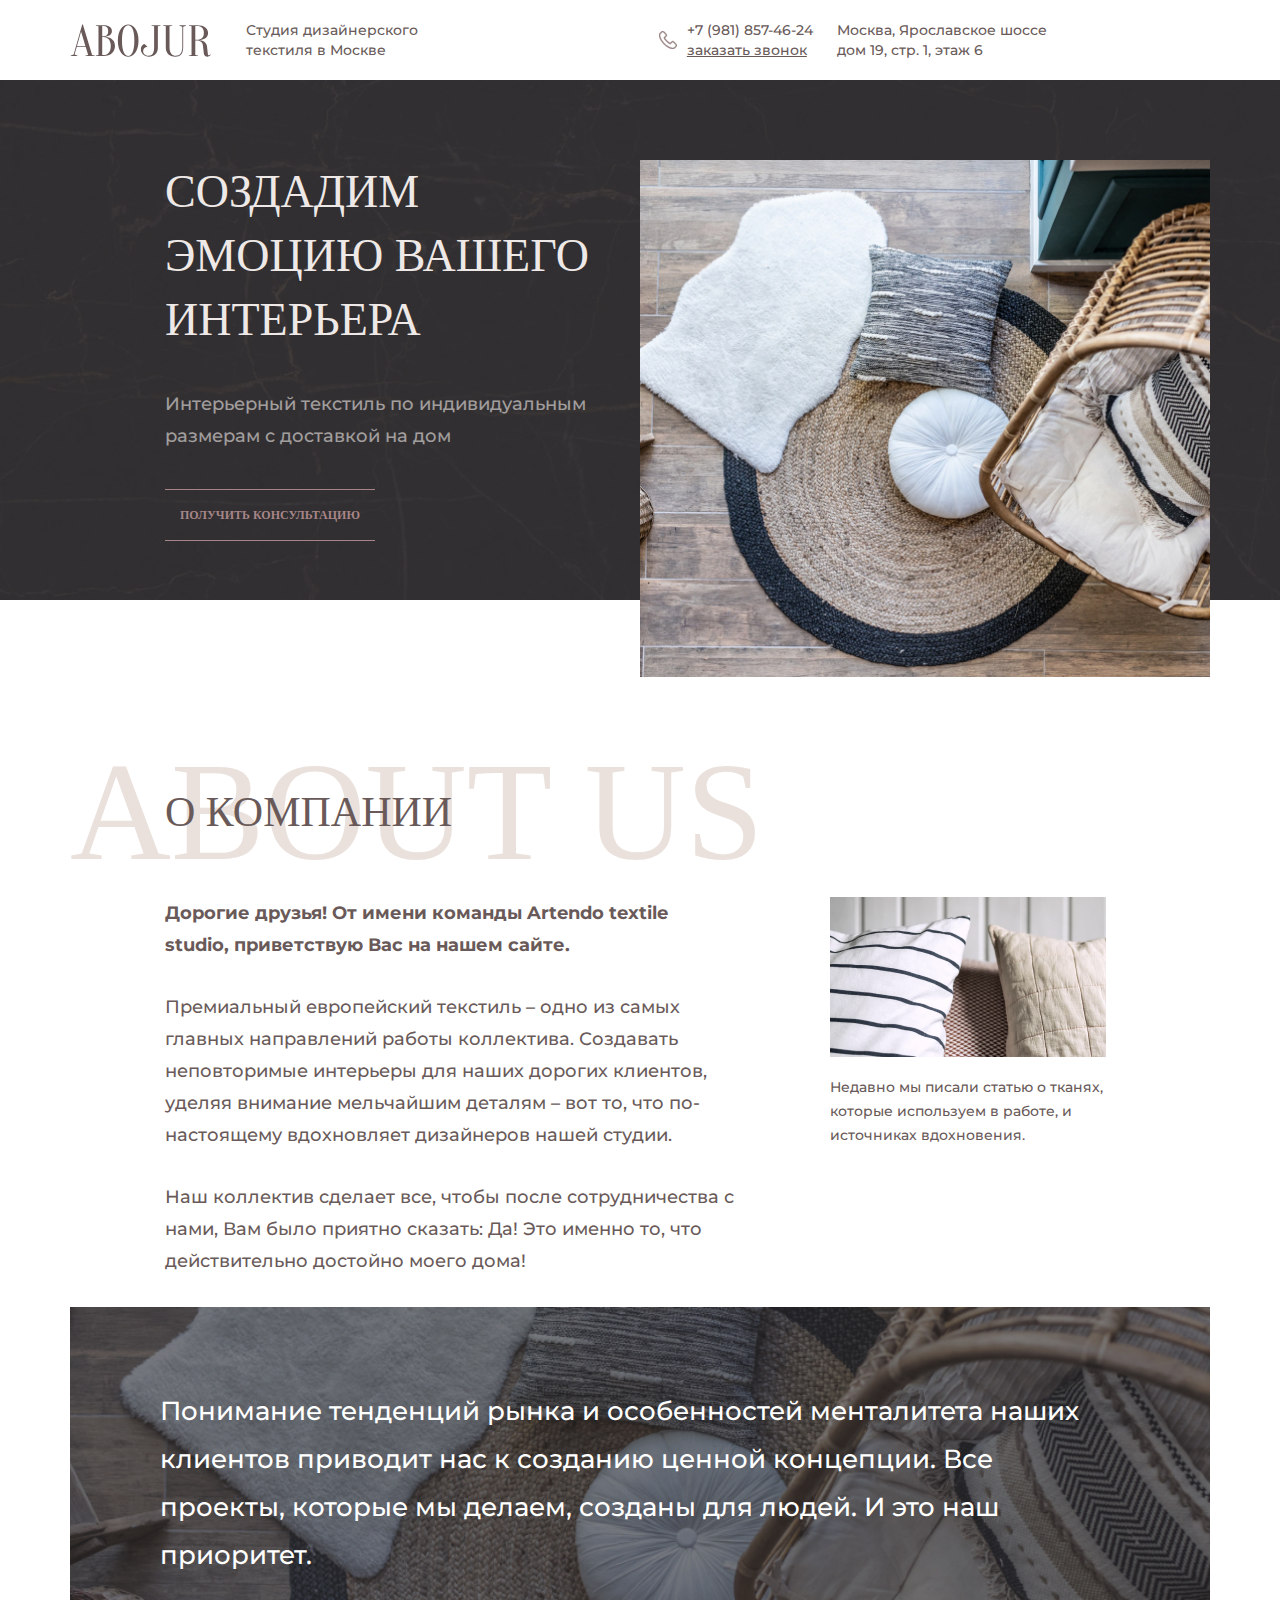
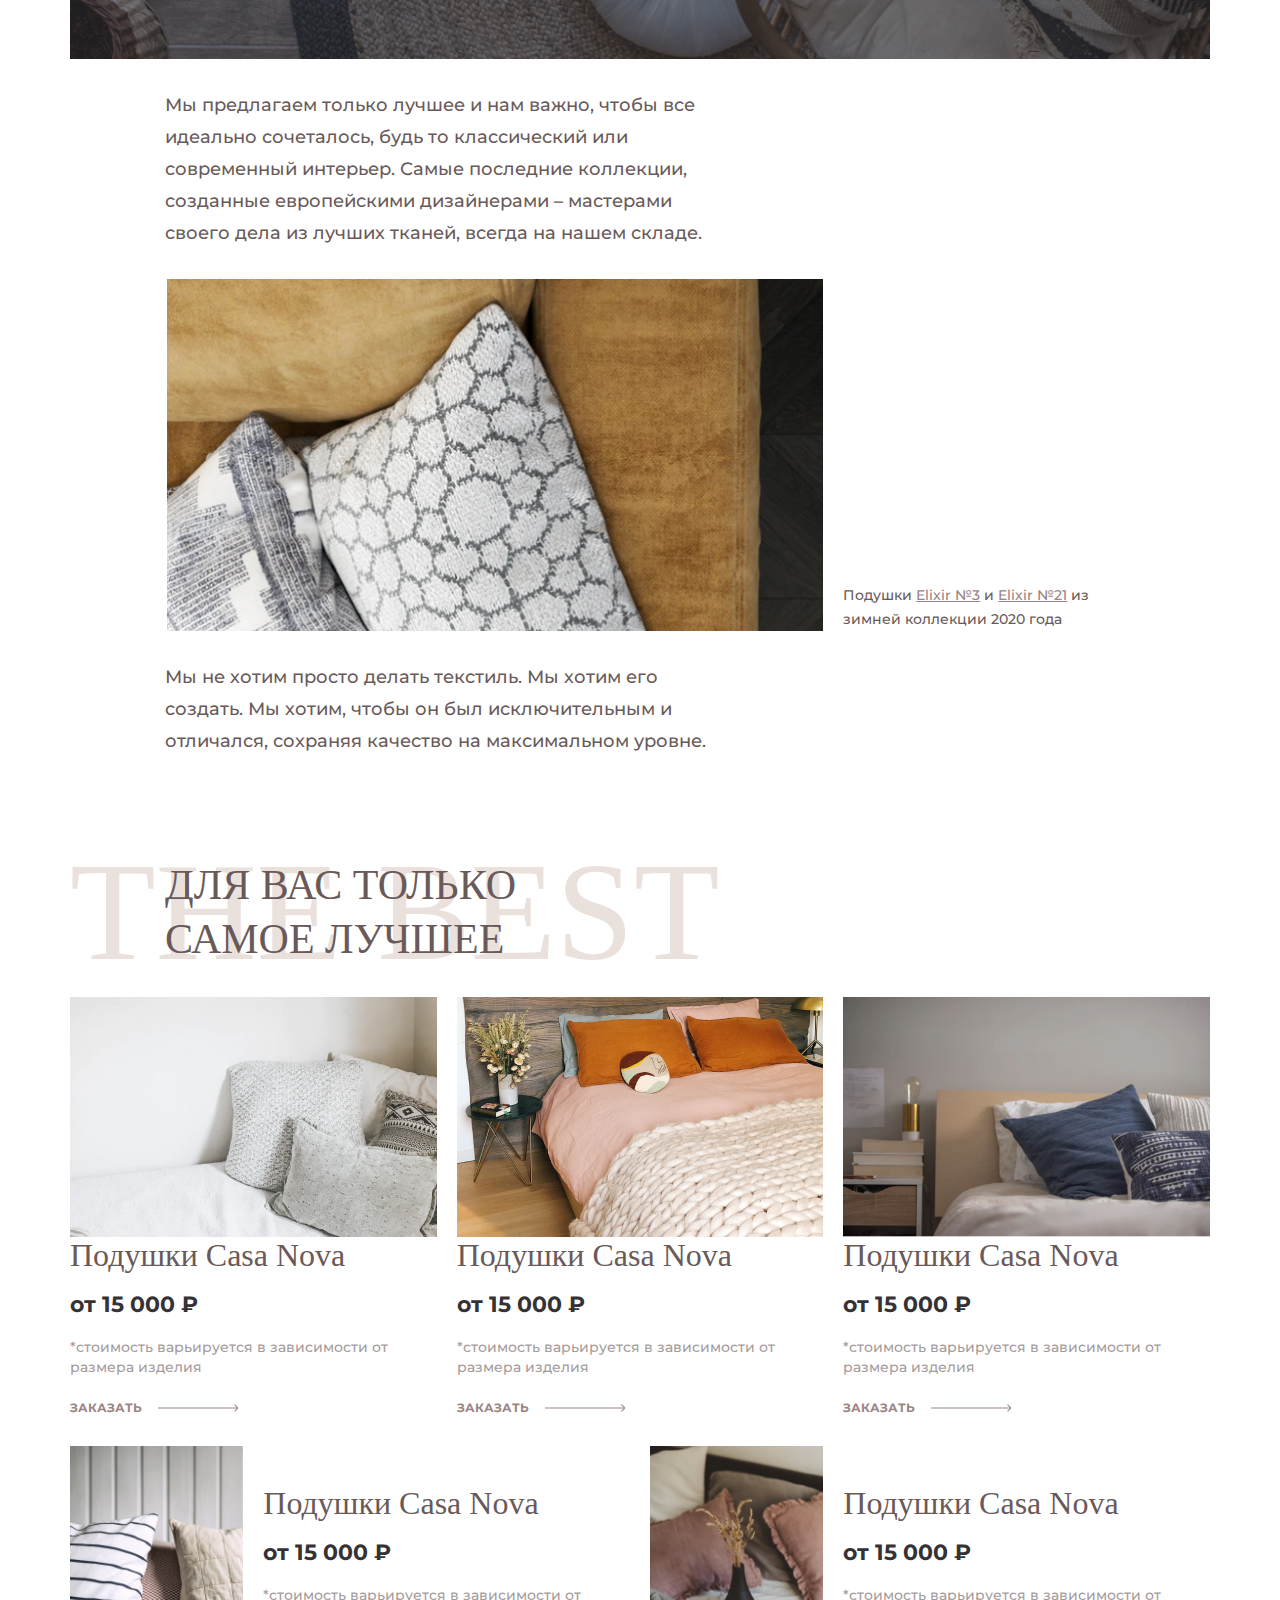
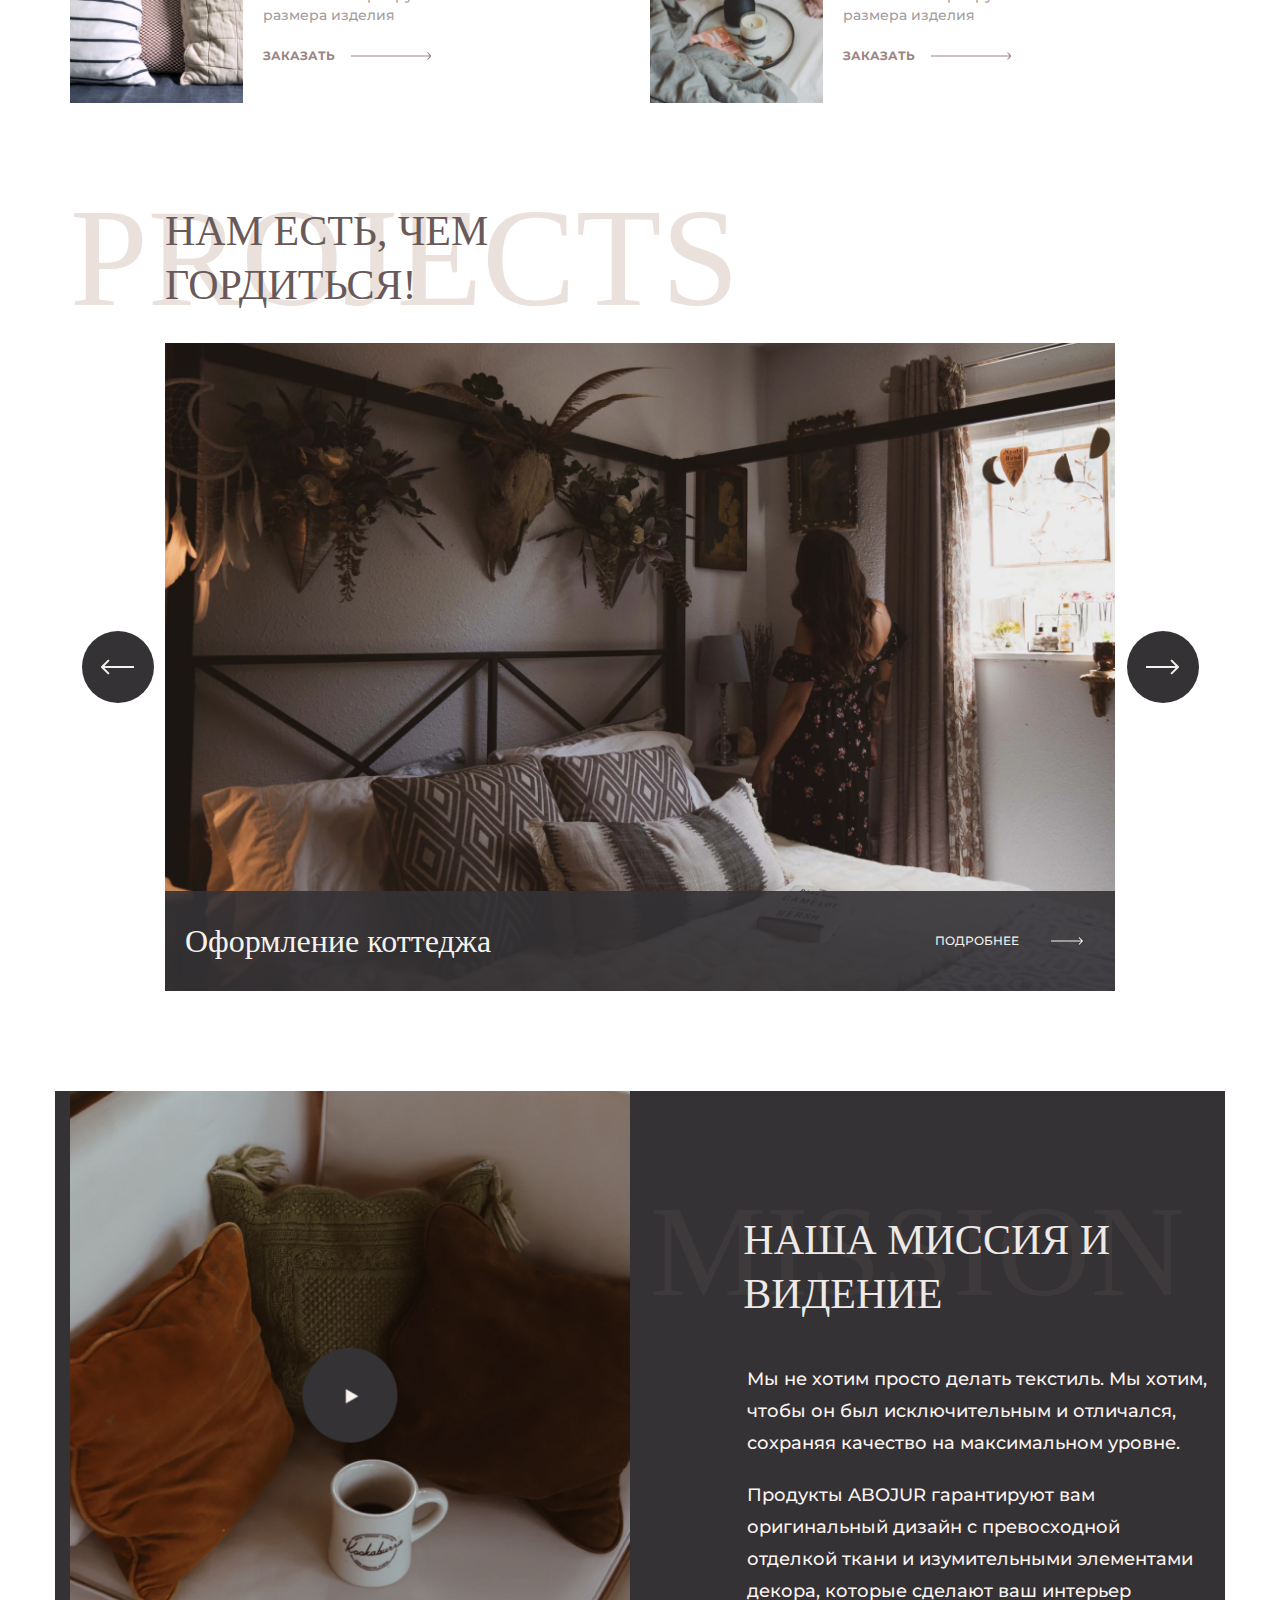
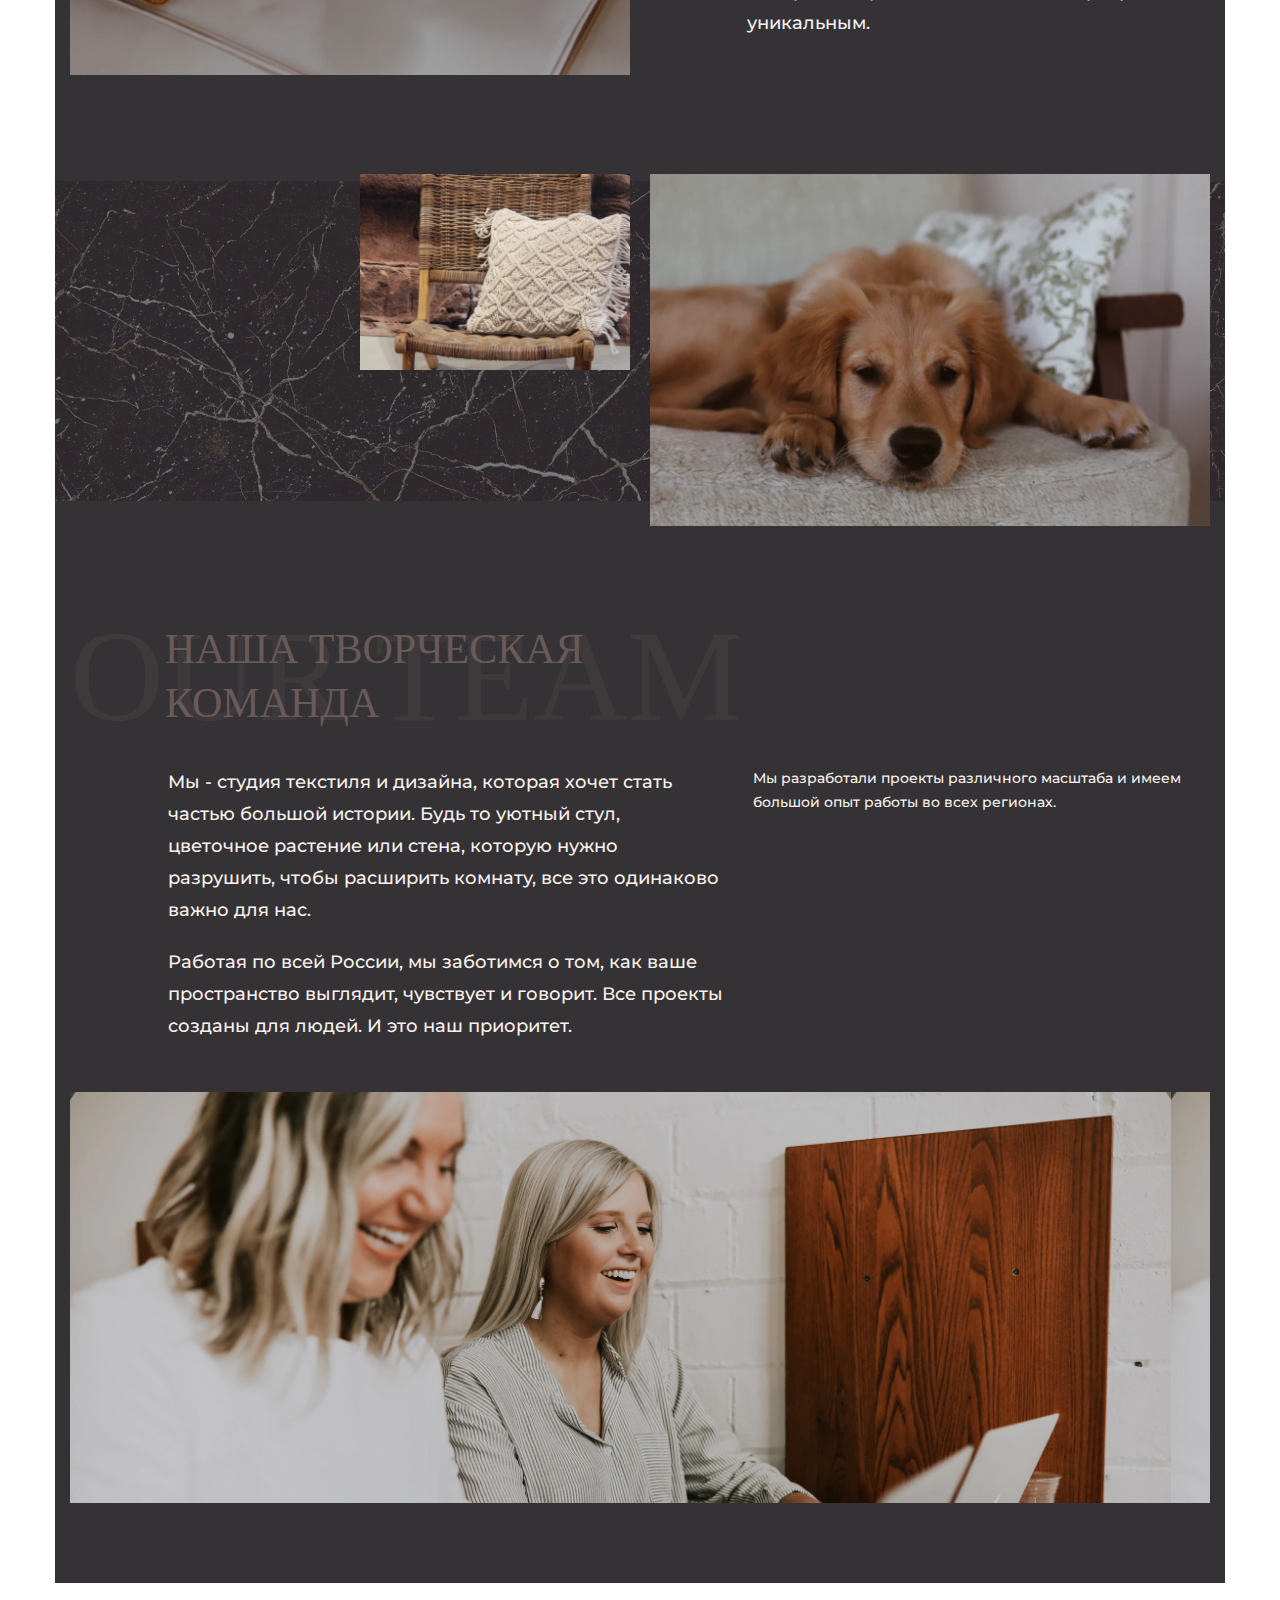
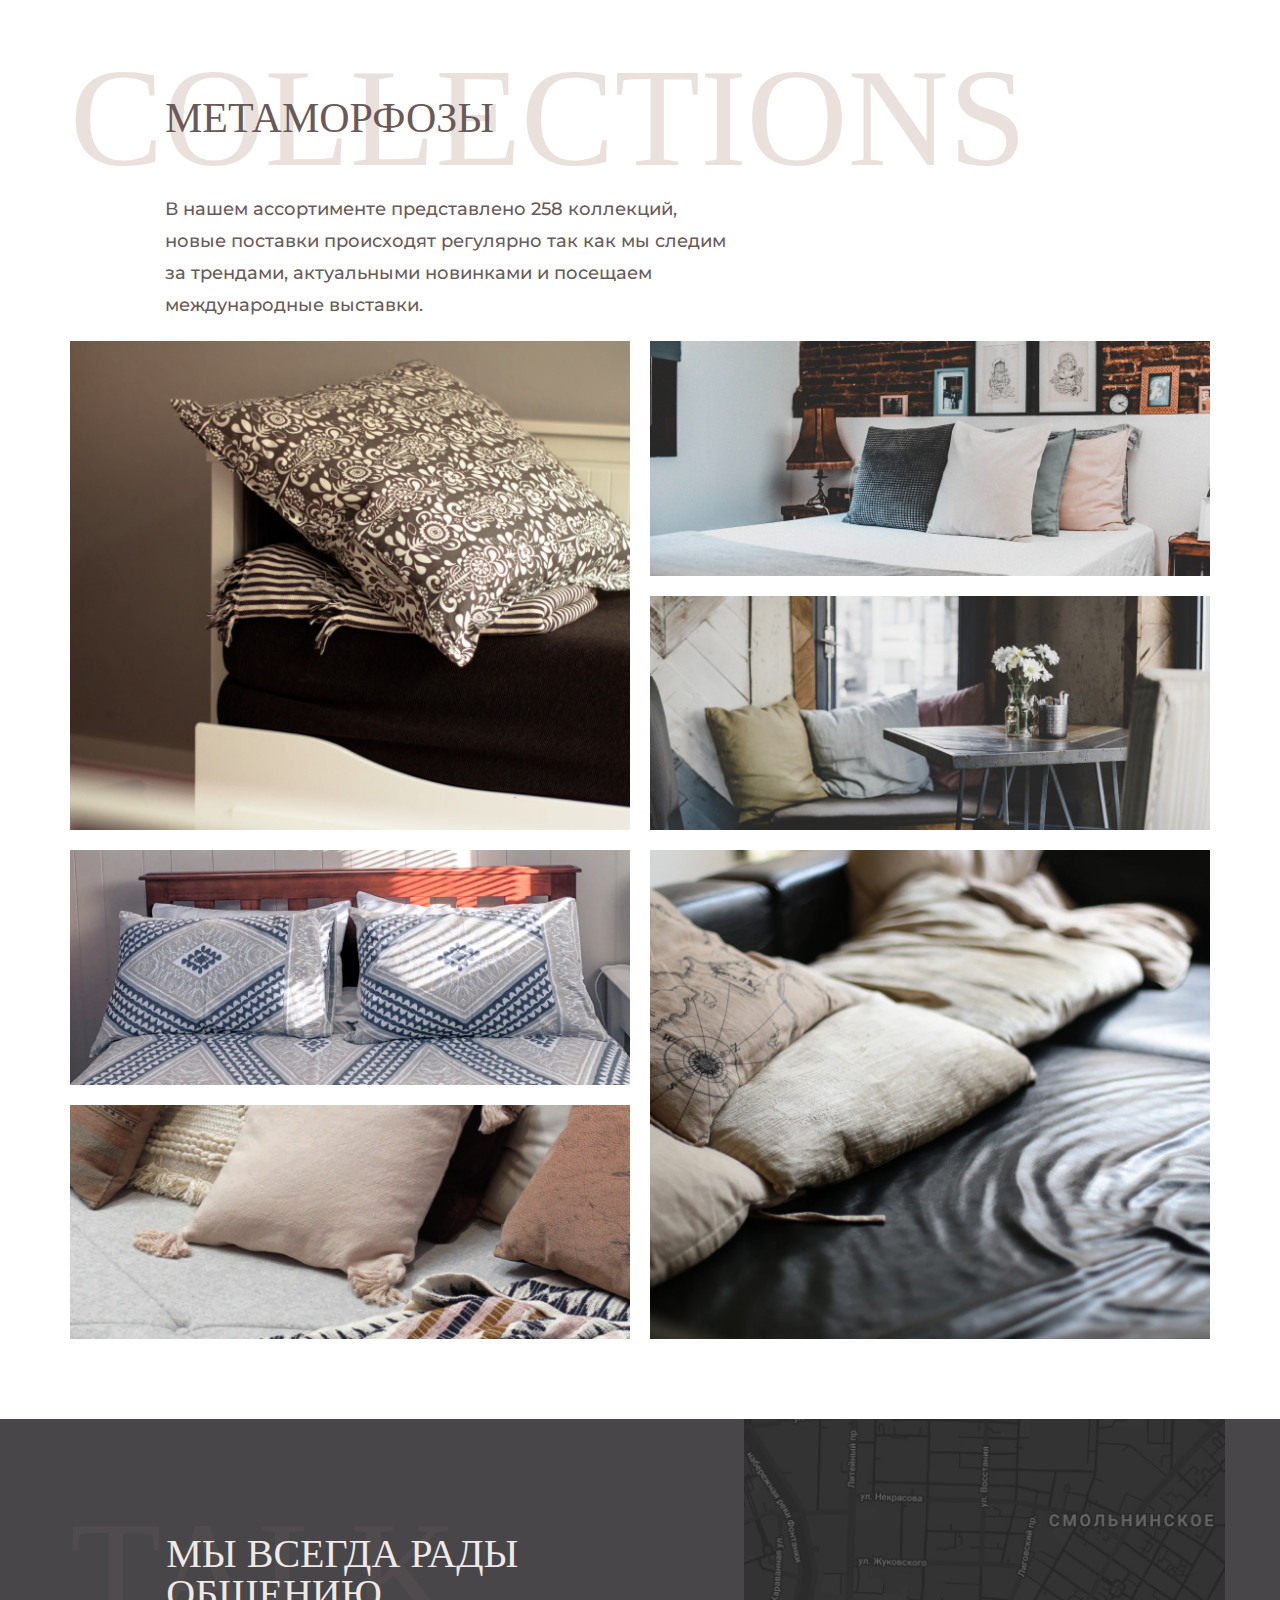
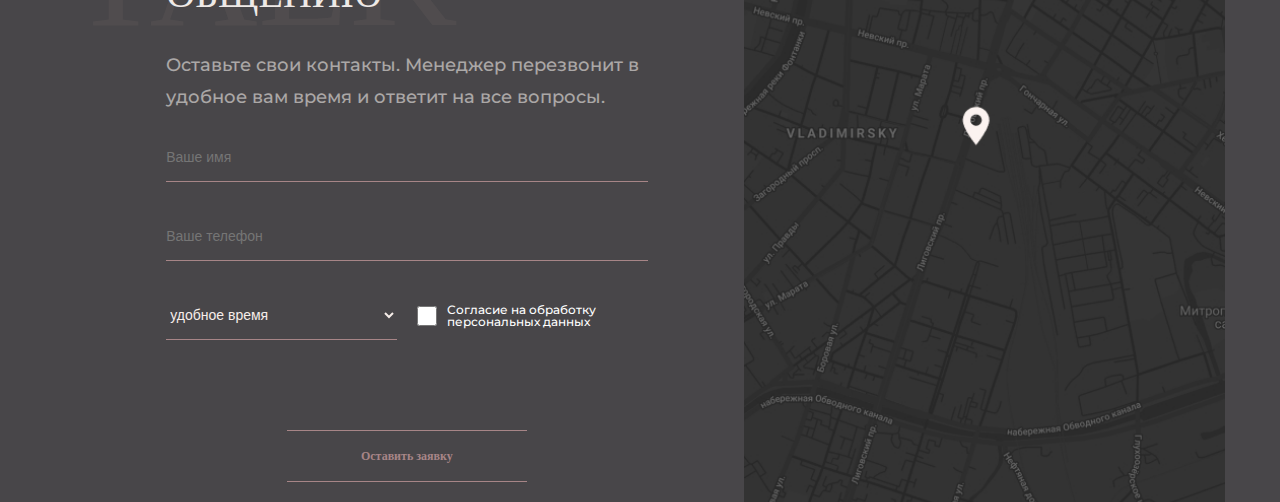
==== commit 0c83be6b: "Add burger, project windows and filter, resume window with all functional" ====
--- a/projects/abojur/index.html
+++ b/projects/abojur/index.html
@@ -62,7 +62,7 @@
     
             </p>
             <div class="about__aside">
-                <img src="/images/aboutProduct1.jpg " alt="Product ">
+                <img src="images/aboutProduct1.jpg " alt="Product ">
                 <p>Недавно мы писали статью о тканях, которые используем в работе, и источниках вдохновения.</p>
             </div>
             <p class="about__paragraph-beauty">
@@ -72,7 +72,7 @@
                 Мы предлагаем только лучшее и нам важно, чтобы все идеально сочеталось, будь то классический или современный интерьер. Самые последние коллекции, созданные европейскими дизайнерами – мастерами своего дела из лучших тканей, всегда на нашем складе.
             </p>
             <figure class="about__figure">
-                <img src="/images/aboutProduct2.jpg" alt="product">
+                <img src="images/aboutProduct2.jpg" alt="product">
                 <figcaption>Подушки <a href="#">Elixir №3</a>  и <a href="#">Elixir №21</a> из зимней коллекции 2020 года</figcaption>
             </figure>
             <p class="about__paragraph">Мы не хотим просто делать текстиль. Мы хотим его создать. Мы хотим, чтобы он был исключительным и отличался, сохраняя качество на максимальном уровне.</p>
